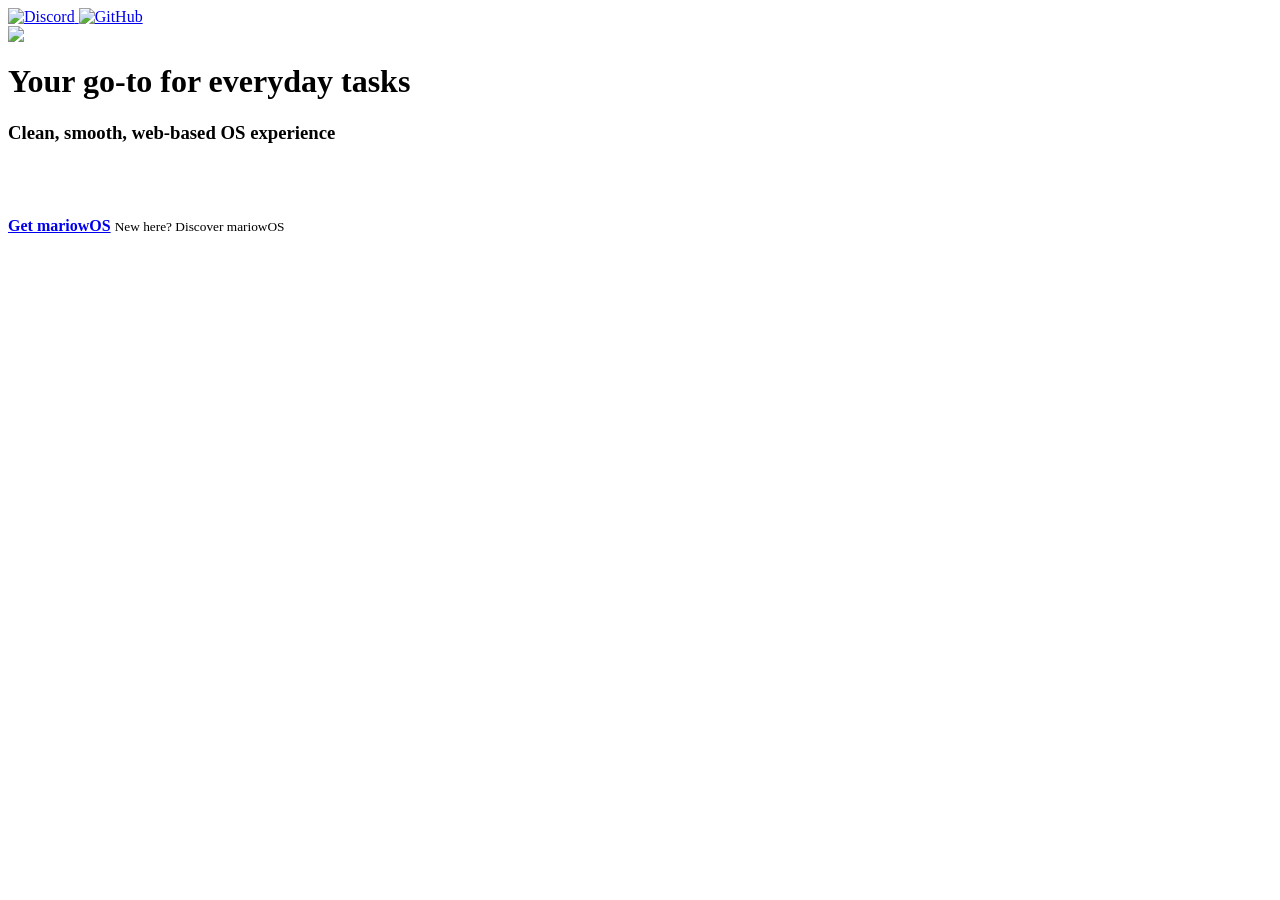
==== index.html @ cad7f39d "sd" ====
<!-- suca -->
<html>
    <head>
        <title>mariowOS</title>
        <link rel="stylesheet" href="images/style.css">
        <link href="https://fonts.googleapis.com/css2?family=Poppins:wght@300;400;500;600&display=swap" rel="stylesheet">
    </head>
    <body>
                <div class="social-buttons">
            <a href="https://discord.gg/YDVxw6jfbH" target="_blank">
                <img src="images/discord.webp" alt="Discord">
            </a>
            <a href="https://github.com/mariowstech/mariowOS" target="_blank">
                <img src="images/github.webp" alt="GitHub">
            </a>
        </div>

        <div class="container">
            <img src="images/mariowos-icon.png">
            <h1>Your go-to for everyday tasks</h1>
            <h3>Clean, smooth, web-based OS experience</h3>
            <br><br><br>
            <a href="https://mariowstech.github.io/mariowOS/get" class="button" color="#FFFFF" ><b>Get mariowOS</b></a>
            <small>New here? Discover mariowOS</small>
        </div>
    </body>
</html>
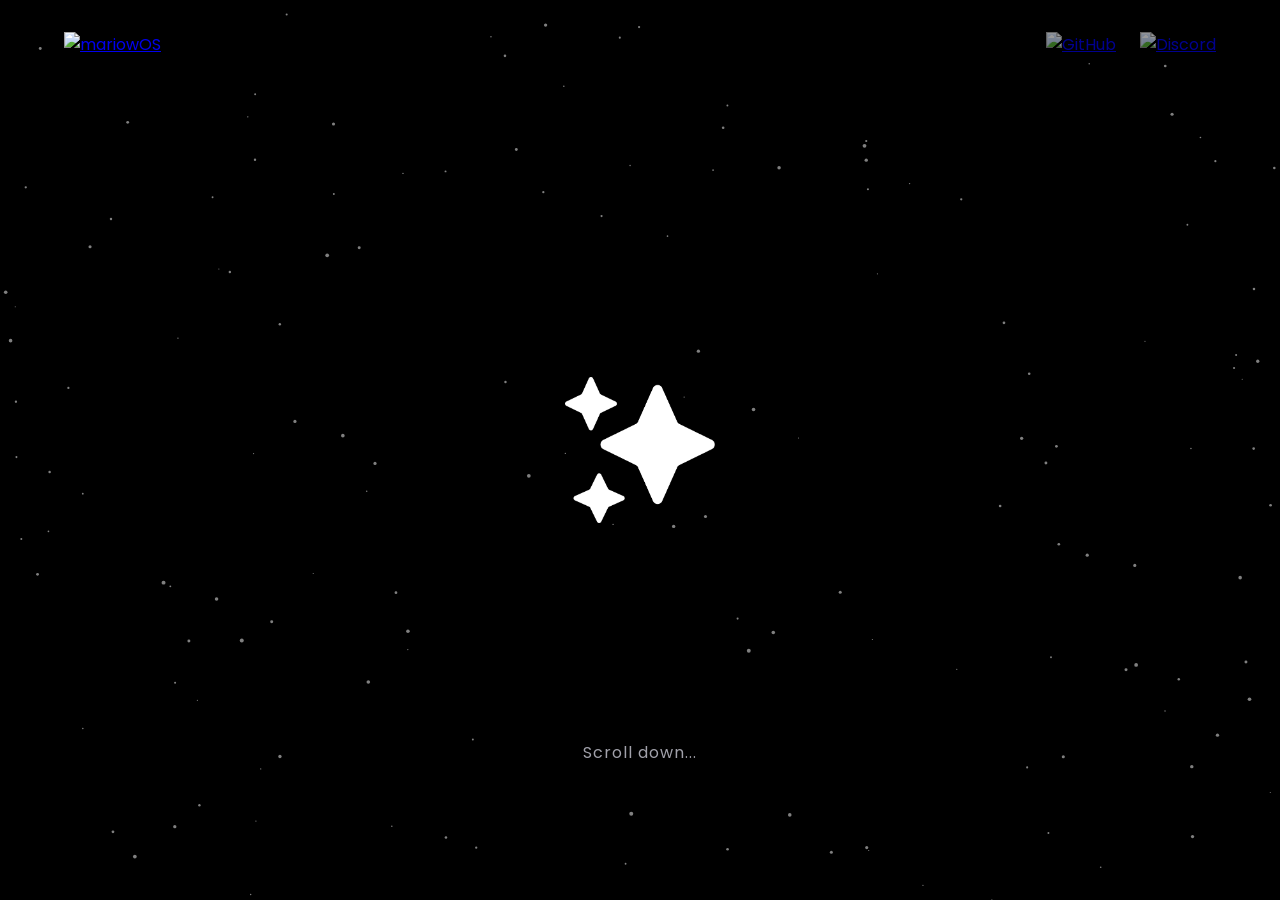
==== commit cf8710d6: "aaa" ====
--- a/index.html
+++ b/index.html
@@ -1,27 +1,627 @@
-<!-- suca -->
-<html>
-    <head>
-        <title>mariowOS</title>
-        <link rel="stylesheet" href="images/style.css">
-        <link href="https://fonts.googleapis.com/css2?family=Poppins:wght@300;400;500;600&display=swap" rel="stylesheet">
-    </head>
-    <body>
-                <div class="social-buttons">
-            <a href="https://discord.gg/YDVxw6jfbH" target="_blank">
-                <img src="images/discord.webp" alt="Discord">
-            </a>
-            <a href="https://github.com/mariowstech/mariowOS" target="_blank">
-                <img src="images/github.webp" alt="GitHub">
-            </a>
+<!DOCTYPE html>
+<html lang="en">
+<head>
+    <meta charset="UTF-8">
+    <meta name="viewport" content="width=device-width, initial-scale=1.0">
+    <title>mariowOS</title>
+    
+    <!-- Import Poppins Font -->
+    <link rel="preconnect" href="https://fonts.googleapis.com">
+    <link rel="preconnect" href="https://fonts.gstatic.com" crossorigin>
+    <link href="https://fonts.googleapis.com/css2?family=Poppins:wght@400;600;700&display=swap" rel="stylesheet">
+    
+    <style>
+        :root {
+            --bg: #000000;
+            --text-main: #ffffff;
+            --text-sub: #a1a1aa;
+        }
+
+        * {
+            margin: 0;
+            padding: 0;
+            box-sizing: border-box;
+            font-family: 'Poppins', sans-serif;
+        }
+
+        body {
+            background-color: var(--bg);
+            color: var(--text-main);
+            overflow: hidden;
+        }
+
+        /* Top Navigation Header */
+        .top-nav {
+            position: fixed;
+            top: 0;
+            left: 0;
+            width: 100%;
+            padding: 2rem 4rem;
+            display: flex;
+            justify-content: space-between;
+            align-items: center;
+            z-index: 100;
+            pointer-events: none;
+        }
+
+        .nav-logo, .nav-links a {
+            pointer-events: auto;
+        }
+
+        .nav-logo {
+            height: 20px; 
+            object-fit: contain;
+        }
+
+        .nav-links {
+            display: flex;
+            gap: 1.5rem;
+            align-items: center;
+        }
+
+        .nav-links img {
+            height: 20px;
+            opacity: 0.6;
+            transition: opacity 0.3s ease;
+        }
+
+        .nav-links img:hover {
+            opacity: 1;
+        }
+
+        /* Interactive Star Canvas */
+        #star-canvas {
+            position: fixed;
+            top: 0;
+            left: 0;
+            width: 100vw;
+            height: 100vh;
+            z-index: 0;
+            pointer-events: none;
+        }
+
+        /* Fullscreen Scroll Setup */
+        .scroll-container {
+            height: 100vh;
+            width: 100vw;
+            overflow-y: scroll;
+            scroll-snap-type: y mandatory;
+            scroll-behavior: smooth;
+            position: relative;
+            z-index: 10;
+        }
+
+        .scroll-container::-webkit-scrollbar {
+            display: none;
+        }
+
+        section {
+            height: 100vh;
+            width: 100vw;
+            scroll-snap-align: start;
+            scroll-snap-stop: always;
+            display: flex;
+            flex-direction: column;
+            justify-content: center;
+            align-items: center;
+            position: relative;
+            padding: 0 10%;
+        }
+
+        /* Silky smooth scroll animation states */
+        .fade-element {
+            opacity: 0;
+            transform: translateY(40px);
+            transition: opacity 1.6s cubic-bezier(0.16, 1, 0.3, 1), transform 1.6s cubic-bezier(0.16, 1, 0.3, 1);
+        }
+
+        .fade-element.visible {
+            opacity: 1;
+            transform: translateY(0);
+        }
+
+        /* Grid Layouts for Sections */
+        .grid-split {
+            display: flex;
+            align-items: center;
+            justify-content: space-between;
+            width: 100%;
+            max-width: 1200px;
+            gap: 4rem;
+        }
+
+        .grid-split.reverse { flex-direction: row-reverse; }
+        .text-content { flex: 1; }
+        .visual-content {
+            flex: 1;
+            position: relative;
+            display: flex;
+            justify-content: center;
+        }
+
+        /* Typography */
+        h1 { font-size: 2.5rem; font-weight: 700; margin-bottom: 1rem; text-align: center; }
+        h2 { font-size: 2rem; font-weight: 700; margin-bottom: 1.5rem; }
+        h3 { font-size: 1.5rem; font-weight: 700; margin-bottom: 1rem; text-align: center; }
+        p { font-size: 1.1rem; color: var(--text-sub); line-height: 1.6; margin-bottom: 1.5rem; }
+        strong { color: var(--text-main); font-weight: 600; }
+
+        /* Specific Gradients */
+        .text-gradient-switch {
+            background: linear-gradient(90deg, #FFF600 0%, #D8A234 74%, #8C0099 100%);
+            -webkit-background-clip: text;
+            -webkit-text-fill-color: transparent;
+        }
+
+        /* Intro & Warp Sequence */
+        .tristar-icon { width: 150px; }
+        
+        .scroll-indicator {
+            position: absolute;
+            bottom: 15vh;
+            font-size: 1rem;
+            color: var(--text-sub);
+            letter-spacing: 1px;
+        }
+
+        .warp-container {
+            width: 100%;
+            max-width: 800px;
+            aspect-ratio: 16/9;
+            position: relative;
+            perspective: 1200px;
+            margin-bottom: 3rem;
+            opacity: 0;
+            transform: translateY(40px);
+            transition: opacity 1.6s cubic-bezier(0.16, 1, 0.3, 1), transform 1.6s cubic-bezier(0.16, 1, 0.3, 1);
+        }
+
+        .warp-container.visible {
+            opacity: 1;
+            transform: translateY(0);
+        }
+
+        .warp-image {
+            position: absolute;
+            top: 0; left: 0;
+            width: 100%; height: 100%;
+            border-radius: 12px;
+            object-fit: cover;
+            transition: all 2.6s cubic-bezier(0.16, 1, 0.3, 1);
+        }
+
+        .warp-old {
+            z-index: 2;
+            opacity: 1;
+            transform: scale(1) translateZ(0) rotateX(0);
+            filter: blur(0);
+            box-shadow: 0 20px 50px rgba(0,0,0,0.5);
+        }
+
+        .warp-new {
+            z-index: 1;
+            opacity: 0;
+            transform: scale(0.85) translateZ(-200px) rotateX(10deg);
+            filter: blur(20px);
+        }
+
+        .warp-container.warped .warp-old {
+            opacity: 0;
+            transform: scale(1.25) translateZ(250px) rotateX(-12deg);
+            filter: blur(25px);
+            pointer-events: none;
+        }
+
+        .warp-container.warped .warp-new {
+            opacity: 1;
+            transform: scale(1) translateZ(0) rotateX(0);
+            filter: blur(0);
+            box-shadow: 0 20px 50px rgba(0,0,0,0.8);
+        }
+
+        #hero-text {
+            opacity: 0;
+            transform: translateY(20px);
+            transition: opacity 1.6s cubic-bezier(0.16, 1, 0.3, 1), transform 1.6s cubic-bezier(0.16, 1, 0.3, 1);
+            white-space: nowrap;
+        }
+
+        #hero-text.visible {
+            opacity: 1;
+            transform: translateY(0);
+        }
+
+        .reimagined-wrapper {
+            display: inline-block;
+            max-width: 0;
+            opacity: 0;
+            overflow: hidden;
+            vertical-align: bottom;
+            filter: blur(12px);
+            transition: max-width 2s cubic-bezier(0.16, 1, 0.3, 1), 
+                        opacity 2s cubic-bezier(0.16, 1, 0.3, 1), 
+                        filter 2s cubic-bezier(0.16, 1, 0.3, 1);
+        }
+
+        .warped-text .reimagined-wrapper {
+            max-width: 400px;
+            opacity: 1;
+            filter: blur(0px);
+        }
+
+        .reimagined-text {
+            display: inline-block;
+            background: linear-gradient(90deg, #FF552B 69%, #BF00FF 100%);
+            -webkit-background-clip: text;
+            -webkit-text-fill-color: transparent;
+            white-space: nowrap;
+        }
+
+        /* Images */
+        .ui-image {
+            width: 100%;
+            border-radius: 8px;
+            box-shadow: 0 15px 35px rgba(0,0,0,0.5);
+        }
+
+        .llama-icon {
+            position: absolute;
+            bottom: -30px;
+            left: -30px;
+            width: 80px;
+        }
+
+        .os-icons-container {
+            display: flex;
+            gap: 2rem;
+            align-items: center;
+        }
+        .os-icons-container img { height: 60px; }
+
+        /* Fixed Button Styling with Clean Gradient Outlines */
+        .btn-group {
+            display: flex;
+            gap: 1.5rem;
+            margin-top: 2rem;
+        }
+
+        @keyframes borderSpin {
+            0% { filter: hue-rotate(0deg); }
+            100% { filter: hue-rotate(360deg); }
+        }
+
+        .btn {
+            padding: 1rem 2rem;
+            border-radius: 10px;
+            background-color: #000000;
+            color: var(--text-main);
+            text-decoration: none;
+            font-weight: 600;
+            font-size: 1.1rem;
+            position: relative;
+            display: inline-block;
+            border: 2px solid transparent;
+            background-clip: padding-box;
+            transition: transform 0.4s cubic-bezier(0.16, 1, 0.3, 1), box-shadow 0.4s ease;
+        }
+
+        .btn-get {
+            background-image: linear-gradient(#000000, #000000), linear-gradient(90deg, #0084FF 0%, #FFA98E 100%);
+            background-origin: border-box;
+            background-clip: padding-box, border-box;
+        }
+
+        .btn-work {
+            background-image: linear-gradient(#000000, #000000), linear-gradient(90deg, #FF4400 0%, #0059FF 100%);
+            background-origin: border-box;
+            background-clip: padding-box, border-box;
+        }
+
+        .btn:hover {
+            transform: translateY(-3px);
+            box-shadow: 0 10px 20px rgba(0,0,0,0.4);
+            animation: borderSpin 4s linear infinite;
+        }
+
+        footer {
+            width: 100%;
+            max-width: 1200px;
+            display: flex;
+            justify-content: space-between;
+            align-items: flex-end;
+            margin-top: auto;
+            padding-bottom: 3vh;
+            border-top: 1px solid rgba(255,255,255,0.1);
+            padding-top: 2rem;
+            font-size: 0.85rem;
+        }
+
+        .footer-lists { display: flex; gap: 3rem; }
+        .footer-lists ul { list-style-type: none; color: var(--text-sub); }
+        .footer-lists li { margin-bottom: 0.5rem; }
+        .footer-right { text-align: right; display: flex; flex-direction: column; gap: 0.5rem; }
+        .footer-right a { color: var(--text-sub); text-decoration: none; }
+
+        /* --- Mobile Responsive Layout (with Scroll Blocking / Snap) --- */
+        @media (max-width: 900px) {
+            .top-nav {
+                padding: 1.5rem 2rem;
+            }
+
+            section {
+                padding: 5rem 5% 3rem 5%;
+            }
+
+            .grid-split, .grid-split.reverse {
+                flex-direction: column;
+                gap: 1.5rem;
+                text-align: center !important;
+            }
+
+            .text-content {
+                text-align: center !important;
+            }
+
+            h1 { font-size: 1.8rem; }
+            h2 { font-size: 1.4rem; }
+            h3 { font-size: 1.2rem; }
+            p { font-size: 0.95rem; margin-bottom: 1rem; }
+
+            #hero-text {
+                white-space: normal;
+            }
+
+            .reimagined-wrapper {
+                display: block;
+                max-width: 100% !important;
+                margin-top: 0.4rem;
+            }
+
+            .btn-group {
+                flex-direction: column;
+                width: 100%;
+                max-width: 260px;
+                margin: 1.5rem auto 0 auto;
+                gap: 1rem;
+            }
+
+            .btn {
+                width: 100%;
+                text-align: center;
+                padding: 0.8rem 1.5rem;
+            }
+
+            footer {
+                flex-direction: column;
+                align-items: center;
+                text-align: center;
+                gap: 1.5rem;
+                padding-top: 1.5rem;
+            }
+
+            .footer-lists {
+                flex-direction: column;
+                gap: 1rem;
+            }
+
+            .footer-right {
+                text-align: center;
+            }
+
+            .llama-icon {
+                width: 50px;
+                bottom: -20px;
+                left: -10px;
+            }
+        }
+    </style>
+</head>
+<body>
+
+    <!-- Header Navigation -->
+    <header class="top-nav">
+        <a href="#">
+            <img src="images/mariowos-icon.png" alt="mariowOS" class="nav-logo">
+        </a>
+        <div class="nav-links">
+            <a href="https://github.com/mariowOS/" target="_blank"><img src="images/github.webp" alt="GitHub"></a>
+            <a href="https://discord.gg/QxjDUeQGMu" target="_blank"><img src="images/discord.webp" alt="Discord"></a>
         </div>
-
-        <div class="container">
-            <img src="images/mariowos-icon.png">
-            <h1>Your go-to for everyday tasks</h1>
-            <h3>Clean, smooth, web-based OS experience</h3>
-            <br><br><br>
-            <a href="https://mariowstech.github.io/mariowOS/get" class="button" color="#FFFFF" ><b>Get mariowOS</b></a>
-            <small>New here? Discover mariowOS</small>
-        </div>
-    </body>
-</html>
+    </header>
+
+    <canvas id="star-canvas"></canvas>
+
+    <div class="scroll-container">
+        
+        <!-- Section 1: Pure Intro -->
+        <section id="intro">
+            <img src="images/tristar.png" alt="Tristar" class="tristar-icon fade-element visible">
+            <div class="scroll-indicator fade-element visible">Scroll down...</div>
+        </section>
+
+        <!-- Section 2: The Warp -->
+        <section id="hero">
+            <div class="warp-container" id="warp-demo">
+                <img src="images/desktopold.png" alt="Old Design" class="warp-image warp-old">
+                <img src="images/desktopnew.png" alt="New Design" class="warp-image warp-new">
+            </div>
+
+            <h1 id="hero-text">
+                The desktop you know and love<span class="reimagined-wrapper"><span class="reimagined-text">, reimagined.</span></span>
+            </h1>
+        </section>
+
+        <!-- Section 3: Tiles & Llama -->
+        <section>
+            <div style="width: 100%; max-width: 1200px;">
+                <h1 class="fade-element" style="text-align: center; margin-bottom: 3rem;">Welcome, Tiles!</h1>
+            </div>
+            <div class="grid-split fade-element">
+                <div class="text-content">
+                    <p><strong>Accessible, fast, smooth, customizable.</strong><br>
+                    Our new desktop is twice as fast as the old DosVM-based mariowOS. And looks better, too.</p>
+                    <p>Aesthetically pleasant blurs, refined design language across applications and oh, we got animations too.</p>
+                    <p>Deeply integrated with your base OS, wait did we say "base OS?"</p>
+                </div>
+                <div class="visual-content">
+                    <img src="images/desktop_reimagined.png" alt="Tiles Desktop" class="ui-image">
+                    <img src="images/llama.png" alt="Llama" class="llama-icon">
+                </div>
+            </div>
+        </section>
+
+        <!-- Section 4: OS Compatibility -->
+        <section>
+            <div class="grid-split reverse fade-element">
+                <div class="text-content" style="text-align: right;">
+                    <h2>We run on top of your existing OS.</h2>
+                    <p>Web based, RAM efficient and is a separate environment, detached from your existing system.</p>
+                    <p>Doesn't matter if you're running an x86, arm or a potato based CPU, mariowOS handles all that with ease.</p>
+                    <p>Your files are separated, your browser is, your messages are.</p>
+                </div>
+                <div class="visual-content">
+                    <div class="os-icons-container">
+                        <img src="images/windows.webp" alt="Windows">
+                        <img src="images/apple.webp" alt="Mac">
+                        <img src="images/tux.webp" alt="Linux">
+                    </div>
+                </div>
+            </div>
+        </section>
+
+        <!-- Section 5: Apps -->
+        <section>
+            <div class="grid-split fade-element">
+                <div class="text-content">
+                    <p><strong>Fast, reliable, open-source applications</strong><br>
+                    No matter what you must do, mariowOS is ready to assist all of that. We got a lot of apps to serve you and improve your productivity.</p>
+                    <p>Need more? We got the store too with community-ran applications.</p>
+                    <p>Need even more?? Well, develop your own with...</p>
+                </div>
+                <div class="visual-content">
+                    <img src="images/apps.png" alt="Apps and Terminal" class="ui-image">
+                </div>
+            </div>
+        </section>
+
+        <!-- Section 6: ACode -->
+        <section id="acode">
+            <div class="fade-element" style="text-align: center; width: 100%; max-width: 900px;">
+                <h3>ACode, your way of developing</h3>
+                <img src="images/acode.png" alt="ACode Interface" class="ui-image" style="margin: 1.5rem 0;">
+                <p><strong>Based off monaco</strong>, let's you develop apps for mariowOS and/or web-apps with run, builder and terminal integration</p>
+            </div>
+        </section>
+
+        <!-- Section 7: CTA & Footer -->
+        <section id="cta" style="justify-content: space-between;">
+            <div style="flex-grow: 1; display: flex; flex-direction: column; justify-content: center; align-items: center;">
+                <div class="fade-element" style="text-align: center;">
+                    <h1 style="font-size: 2.5rem;">Ready to make the <span class="text-gradient-switch">switch?</span></h1>
+                    <div class="btn-group" style="justify-content: center;">
+                        <a href="get/index.html" class="btn btn-get">Get mariowOS ></a>
+                        <a href="https://discord.gg/QxjDUeQGMu" class="btn btn-work">Work with us ></a>
+                    </div>
+                </div>
+            </div>
+
+            <footer class="fade-element">
+                <div>
+                    <h2 style="margin: 0; font-size: 1.3rem;">mariowstech</h2>
+                    <p style="margin: 0; font-size: 0.8rem; margin-top: 5px;">Made with <svg style="width:12px; vertical-align:middle; fill:#ff6b81;" viewBox="0 0 24 24"><path d="M12 21.35l-1.45-1.32C5.4 15.36 2 12.28 2 8.5 2 5.42 4.42 3 7.5 3c1.74 0 3.41.81 4.5 2.09C13.09 3.81 14.76 3 16.5 3 19.58 3 22 5.42 22 8.5c0 3.78-3.4 6.86-8.55 11.54L12 21.35z"/></svg> by</p>
+                </div>
+                <div class="footer-lists">
+                    <ul>
+                        <li>davidjone16</li>
+                        <li>erti</li>
+                        <li>kevadesu</li>
+                    </ul>
+                    <ul>
+                        <li>kianish</li>
+                        <li>and you!</li>
+                    </ul>
+                </div>
+                <div class="footer-right">
+                    <a href="https://mariowos.github.io/security">Security bulletins</a>
+                    <a href="#">Join beta</a>
+                </div>
+            </footer>
+        </section>
+
+    </div>
+
+    <script>
+        const canvas = document.getElementById('star-canvas');
+        const ctx = canvas.getContext('2d');
+        let width, height;
+        let stars = [];
+
+        function initCanvas() {
+            width = canvas.width = window.innerWidth;
+            height = canvas.height = window.innerHeight;
+            stars = [];
+            for (let i = 0; i < 150; i++) {
+                stars.push(new Star());
+            }
+        }
+
+        window.addEventListener('resize', initCanvas);
+
+        class Star {
+            constructor() {
+                this.x = Math.random() * width;
+                this.y = Math.random() * height;
+                this.size = Math.random() * 1.5 + 0.5;
+                this.speedX = (Math.random() - 0.5) * 0.08;
+                this.speedY = (Math.random() - 0.5) * 0.08;
+            }
+
+            update() {
+                this.x += this.speedX;
+                this.y += this.speedY;
+
+                if (this.x < 0) this.x = width;
+                if (this.x > width) this.x = 0;
+                if (this.y < 0) this.y = height;
+                if (this.y > height) this.y = 0;
+            }
+
+            draw() {
+                ctx.fillStyle = 'rgba(255, 255, 255, 0.5)';
+                ctx.beginPath();
+                ctx.arc(this.x, this.y, this.size, 0, Math.PI * 2);
+                ctx.fill();
+            }
+        }
+
+        function animateCanvas() {
+            ctx.clearRect(0, 0, width, height);
+            stars.forEach(star => {
+                star.update();
+                star.draw();
+            });
+            requestAnimationFrame(animateCanvas);
+        }
+
+        initCanvas();
+        animateCanvas();
+
+        const observer = new IntersectionObserver((entries) => {
+            entries.forEach(entry => {
+                if (entry.isIntersecting) {
+                    entry.target.classList.add('visible');
+                    
+                    if(entry.target.id === 'warp-demo') {
+                        setTimeout(() => {
+                            document.getElementById('warp-demo').classList.add('warped');
+                            document.getElementById('hero-text').classList.add('warped-text');
+                        }, 900); 
+                    }
+                }
+            });
+        }, { threshold: 0.3 });
+
+        document.querySelectorAll('.fade-element, .warp-container, #hero-text').forEach(el => observer.observe(el));
+    </script>
+</body>
+</html>
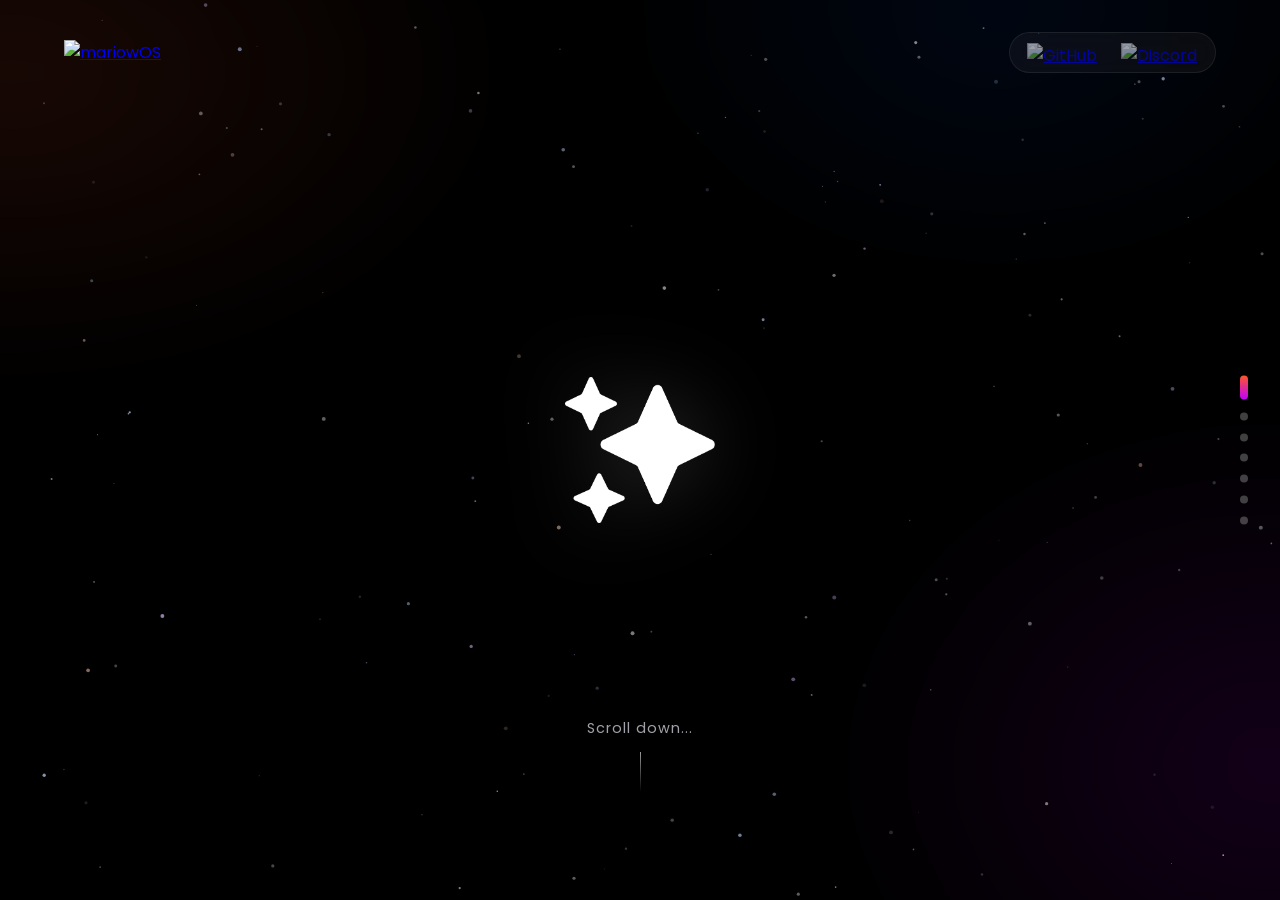
==== commit f4af9833: "Merge pull request #4 from diegoolivaa/main Fixed Design Flaws Part Two" ====
--- a/index.html
+++ b/index.html
@@ -1,20 +1,31 @@
 <!DOCTYPE html>
 <html lang="en">
+
 <head>
     <meta charset="UTF-8">
     <meta name="viewport" content="width=device-width, initial-scale=1.0">
     <title>mariowOS</title>
-    
     <!-- Import Poppins Font -->
     <link rel="preconnect" href="https://fonts.googleapis.com">
     <link rel="preconnect" href="https://fonts.gstatic.com" crossorigin>
     <link href="https://fonts.googleapis.com/css2?family=Poppins:wght@400;600;700&display=swap" rel="stylesheet">
-    
     <style>
         :root {
             --bg: #000000;
             --text-main: #ffffff;
             --text-sub: #a1a1aa;
+            --border: rgba(255, 255, 255, 0.08);
+            --glass: rgba(255, 255, 255, 0.04);
+            --ease: cubic-bezier(0.16, 1, 0.3, 1);
+        }
+
+        html {
+            -webkit-font-smoothing: antialiased;
+        }
+
+        ::selection {
+            background: rgba(191, 0, 255, 0.35);
+            color: #fff;
         }
 
         * {
@@ -28,6 +39,35 @@
             background-color: var(--bg);
             color: var(--text-main);
             overflow: hidden;
+        }
+
+        a:focus-visible {
+            outline: 2px solid rgba(255, 255, 255, 0.6);
+            outline-offset: 4px;
+            border-radius: 8px;
+        }
+
+        /* Soft aurora glow behind the stars */
+        .aurora {
+            position: fixed;
+            inset: -20%;
+            z-index: 0;
+            pointer-events: none;
+            background: radial-gradient(40% 35% at 15% 20%, rgba(255, 85, 43, 0.10), transparent 70%),
+                radial-gradient(35% 40% at 85% 75%, rgba(191, 0, 255, 0.10), transparent 70%),
+                radial-gradient(30% 30% at 70% 15%, rgba(0, 89, 255, 0.08), transparent 70%);
+            filter: blur(40px);
+            animation: auroraDrift 30s ease-in-out infinite alternate;
+        }
+
+        @keyframes auroraDrift {
+            0% {
+                transform: translate3d(0, 0, 0) scale(1);
+            }
+
+            100% {
+                transform: translate3d(-4%, 3%, 0) scale(1.08);
+            }
         }
 
         /* Top Navigation Header */
@@ -44,12 +84,13 @@
             pointer-events: none;
         }
 
-        .nav-logo, .nav-links a {
+        .nav-logo,
+        .nav-links a {
             pointer-events: auto;
         }
 
         .nav-logo {
-            height: 20px; 
+            height: 20px;
             object-fit: contain;
         }
 
@@ -57,16 +98,60 @@
             display: flex;
             gap: 1.5rem;
             align-items: center;
+            padding: 0.6rem 1.1rem;
+            border-radius: 999px;
+            background: var(--glass);
+            border: 1px solid var(--border);
+            backdrop-filter: blur(12px);
+            -webkit-backdrop-filter: blur(12px);
+            pointer-events: auto;
+        }
+
+        .nav-links a {
+            display: flex;
         }
 
         .nav-links img {
             height: 20px;
             opacity: 0.6;
-            transition: opacity 0.3s ease;
+            transition: opacity 0.3s ease, transform 0.3s var(--ease);
         }
 
         .nav-links img:hover {
             opacity: 1;
+            transform: translateY(-1px);
+        }
+
+        /* Section progress dots */
+        .section-dots {
+            position: fixed;
+            right: 2rem;
+            top: 50%;
+            transform: translateY(-50%);
+            display: flex;
+            flex-direction: column;
+            gap: 0.8rem;
+            z-index: 100;
+        }
+
+        .section-dots button {
+            width: 8px;
+            height: 8px;
+            border-radius: 999px;
+            border: none;
+            padding: 0;
+            cursor: pointer;
+            background: rgba(255, 255, 255, 0.25);
+            transition: height 0.5s var(--ease), background 0.5s ease;
+        }
+
+        .section-dots button:hover {
+            background: rgba(255, 255, 255, 0.6);
+        }
+
+        .section-dots button.active {
+            height: 24px;
+            background: linear-gradient(180deg, #FF552B 0%, #BF00FF 100%);
         }
 
         /* Interactive Star Canvas */
@@ -130,8 +215,14 @@
             gap: 4rem;
         }
 
-        .grid-split.reverse { flex-direction: row-reverse; }
-        .text-content { flex: 1; }
+        .grid-split.reverse {
+            flex-direction: row-reverse;
+        }
+
+        .text-content {
+            flex: 1;
+        }
+
         .visual-content {
             flex: 1;
             position: relative;
@@ -140,11 +231,37 @@
         }
 
         /* Typography */
-        h1 { font-size: 2.5rem; font-weight: 700; margin-bottom: 1rem; text-align: center; }
-        h2 { font-size: 2rem; font-weight: 700; margin-bottom: 1.5rem; }
-        h3 { font-size: 1.5rem; font-weight: 700; margin-bottom: 1rem; text-align: center; }
-        p { font-size: 1.1rem; color: var(--text-sub); line-height: 1.6; margin-bottom: 1.5rem; }
-        strong { color: var(--text-main); font-weight: 600; }
+        h1 {
+            font-size: 2.5rem;
+            font-weight: 700;
+            margin-bottom: 1rem;
+            text-align: center;
+        }
+
+        h2 {
+            font-size: 2rem;
+            font-weight: 700;
+            margin-bottom: 1.5rem;
+        }
+
+        h3 {
+            font-size: 1.5rem;
+            font-weight: 700;
+            margin-bottom: 1rem;
+            text-align: center;
+        }
+
+        p {
+            font-size: 1.1rem;
+            color: var(--text-sub);
+            line-height: 1.6;
+            margin-bottom: 1.5rem;
+        }
+
+        strong {
+            color: var(--text-main);
+            font-weight: 600;
+        }
 
         /* Specific Gradients */
         .text-gradient-switch {
@@ -154,14 +271,60 @@
         }
 
         /* Intro & Warp Sequence */
-        .tristar-icon { width: 150px; }
-        
+        .tristar-icon {
+            width: 150px;
+            filter: drop-shadow(0 0 40px rgba(255, 255, 255, 0.18));
+            animation: floaty 6s ease-in-out infinite;
+        }
+
+        @keyframes floaty {
+
+            0%,
+            100% {
+                translate: 0 0;
+            }
+
+            50% {
+                translate: 0 -10px;
+            }
+        }
+
         .scroll-indicator {
             position: absolute;
-            bottom: 15vh;
-            font-size: 1rem;
+            bottom: 12vh;
+            font-size: 0.9rem;
             color: var(--text-sub);
             letter-spacing: 1px;
+            display: flex;
+            flex-direction: column;
+            align-items: center;
+            gap: 0.8rem;
+        }
+
+        .scroll-indicator::after {
+            content: "";
+            width: 1px;
+            height: 40px;
+            background: linear-gradient(to bottom, rgba(255, 255, 255, 0.6), transparent);
+            transform-origin: top;
+            animation: scrollLine 2.2s var(--ease) infinite;
+        }
+
+        @keyframes scrollLine {
+            0% {
+                transform: scaleY(0);
+                opacity: 1;
+            }
+
+            60% {
+                transform: scaleY(1);
+                opacity: 1;
+            }
+
+            100% {
+                transform: scaleY(1);
+                opacity: 0;
+            }
         }
 
         .warp-container {
@@ -183,8 +346,10 @@
 
         .warp-image {
             position: absolute;
-            top: 0; left: 0;
-            width: 100%; height: 100%;
+            top: 0;
+            left: 0;
+            width: 100%;
+            height: 100%;
             border-radius: 12px;
             object-fit: cover;
             transition: all 2.6s cubic-bezier(0.16, 1, 0.3, 1);
@@ -195,7 +360,7 @@
             opacity: 1;
             transform: scale(1) translateZ(0) rotateX(0);
             filter: blur(0);
-            box-shadow: 0 20px 50px rgba(0,0,0,0.5);
+            box-shadow: 0 20px 50px rgba(0, 0, 0, 0.5);
         }
 
         .warp-new {
@@ -216,7 +381,25 @@
             opacity: 1;
             transform: scale(1) translateZ(0) rotateX(0);
             filter: blur(0);
-            box-shadow: 0 20px 50px rgba(0,0,0,0.8);
+            box-shadow: 0 20px 50px rgba(0, 0, 0, 0.8), 0 0 0 1px var(--border);
+        }
+
+        .warp-container::before {
+            content: "";
+            position: absolute;
+            inset: 8%;
+            border-radius: 40px;
+            background: linear-gradient(90deg, #FF552B 0%, #BF00FF 100%);
+            filter: blur(70px);
+            opacity: 0;
+            transform: scale(0.9);
+            transition: opacity 2.6s var(--ease), transform 2.6s var(--ease);
+            z-index: 0;
+        }
+
+        .warp-container.warped::before {
+            opacity: 0.22;
+            transform: scale(1);
         }
 
         #hero-text {
@@ -238,9 +421,7 @@
             overflow: hidden;
             vertical-align: bottom;
             filter: blur(12px);
-            transition: max-width 2s cubic-bezier(0.16, 1, 0.3, 1), 
-                        opacity 2s cubic-bezier(0.16, 1, 0.3, 1), 
-                        filter 2s cubic-bezier(0.16, 1, 0.3, 1);
+            transition: max-width 2s cubic-bezier(0.16, 1, 0.3, 1), opacity 2s cubic-bezier(0.16, 1, 0.3, 1), filter 2s cubic-bezier(0.16, 1, 0.3, 1);
         }
 
         .warped-text .reimagined-wrapper {
@@ -260,8 +441,29 @@
         /* Images */
         .ui-image {
             width: 100%;
-            border-radius: 8px;
-            box-shadow: 0 15px 35px rgba(0,0,0,0.5);
+            border-radius: 12px;
+            border: 1px solid var(--border);
+            box-shadow: 0 15px 35px rgba(0, 0, 0, 0.5);
+            position: relative;
+            z-index: 1;
+            transition: transform 0.8s var(--ease), box-shadow 0.8s var(--ease);
+        }
+
+        .ui-image:hover {
+            transform: translateY(-4px);
+            box-shadow: 0 25px 50px rgba(0, 0, 0, 0.6);
+        }
+
+        .visual-content::before {
+            content: "";
+            position: absolute;
+            inset: 10%;
+            border-radius: 40px;
+            background: linear-gradient(135deg, #0084FF 0%, #BF00FF 100%);
+            filter: blur(60px);
+            opacity: 0.18;
+            z-index: 0;
+            pointer-events: none;
         }
 
         .llama-icon {
@@ -269,14 +471,55 @@
             bottom: -30px;
             left: -30px;
             width: 80px;
-        }
-
+            z-index: 2;
+            filter: drop-shadow(0 10px 20px rgba(0, 0, 0, 0.6));
+            animation: floaty 5s ease-in-out infinite;
+        }
+
+        /* Enhanced Free-Floating OS Icons Container */
         .os-icons-container {
             display: flex;
-            gap: 2rem;
+            gap: 2.5rem;
             align-items: center;
-        }
-        .os-icons-container img { height: 60px; }
+            justify-content: center;
+            position: relative;
+            z-index: 1;
+            padding: 2.5rem;
+            min-height: 200px;
+        }
+
+        .os-icons-container img {
+            height: 64px;
+            width: 64px;
+            object-fit: contain;
+            cursor: pointer;
+            will-change: transform;
+            transition: filter 0.4s ease, transform 0.4s cubic-bezier(0.16, 1, 0.3, 1);
+            filter: drop-shadow(0 6px 12px rgba(0, 0, 0, 0.3));
+        }
+
+        /* Hover state: Scale exactly to 1.25, pause movement, bring to focus */
+        .os-icons-container img.hovered {
+            transform: scale(1.25) translateY(-8px) !important;
+            filter: drop-shadow(0 16px 35px rgba(255, 255, 255, 0.35));
+            z-index: 100;
+        }
+
+        .acode-wrap {
+            position: relative;
+            margin: 1.5rem 0;
+        }
+
+        .acode-wrap::before {
+            content: "";
+            position: absolute;
+            inset: 12%;
+            border-radius: 40px;
+            background: linear-gradient(90deg, #FF4400 0%, #0059FF 100%);
+            filter: blur(70px);
+            opacity: 0.18;
+            pointer-events: none;
+        }
 
         /* Fixed Button Styling with Clean Gradient Outlines */
         .btn-group {
@@ -285,42 +528,80 @@
             margin-top: 2rem;
         }
 
-        @keyframes borderSpin {
-            0% { filter: hue-rotate(0deg); }
-            100% { filter: hue-rotate(360deg); }
-        }
-
         .btn {
-            padding: 1rem 2rem;
-            border-radius: 10px;
-            background-color: #000000;
+            --glow: rgba(255, 255, 255, 0.5);
+            padding: 0.95rem 2.1rem;
+            border-radius: 999px;
+            background: rgba(255, 255, 255, 0.05);
+            border: 1px solid rgba(255, 255, 255, 0.14);
+            backdrop-filter: blur(12px);
+            -webkit-backdrop-filter: blur(12px);
             color: var(--text-main);
             text-decoration: none;
             font-weight: 600;
-            font-size: 1.1rem;
+            font-size: 1.05rem;
             position: relative;
+            isolation: isolate;
+            display: inline-flex;
+            align-items: center;
+            justify-content: center;
+            gap: 0.5rem;
+            text-align: center;
+            transition: transform 0.4s var(--ease), background 0.3s ease, border-color 0.3s ease, color 0.3s ease;
+        }
+
+        .btn::before {
+            content: "";
+            position: absolute;
+            inset: 0;
+            border-radius: inherit;
+            background: var(--glow);
+            filter: blur(22px);
+            opacity: 0;
+            z-index: -1;
+            transition: opacity 0.4s ease;
+        }
+
+        .btn:hover {
+            transform: translateY(-2px);
+            background: rgba(255, 255, 255, 0.1);
+            border-color: rgba(255, 255, 255, 0.3);
+        }
+
+        .btn:hover::before {
+            opacity: 0.35;
+        }
+
+        .btn-arrow {
             display: inline-block;
-            border: 2px solid transparent;
-            background-clip: padding-box;
-            transition: transform 0.4s cubic-bezier(0.16, 1, 0.3, 1), box-shadow 0.4s ease;
+            transition: transform 0.4s var(--ease);
+        }
+
+        .btn:hover .btn-arrow {
+            transform: translateX(4px);
+        }
+
+        .btn-primary {
+            background: #ffffff;
+            color: #000000;
+            border-color: #ffffff;
+        }
+
+        .btn-primary:hover {
+            background: #ffffff;
+            border-color: #ffffff;
+        }
+
+        .btn-primary:hover::before {
+            opacity: 0.55;
         }
 
         .btn-get {
-            background-image: linear-gradient(#000000, #000000), linear-gradient(90deg, #0084FF 0%, #FFA98E 100%);
-            background-origin: border-box;
-            background-clip: padding-box, border-box;
+            --glow: linear-gradient(90deg, #FFF600 0%, #D8A234 74%, #8C0099 100%);
         }
 
         .btn-work {
-            background-image: linear-gradient(#000000, #000000), linear-gradient(90deg, #FF4400 0%, #0059FF 100%);
-            background-origin: border-box;
-            background-clip: padding-box, border-box;
-        }
-
-        .btn:hover {
-            transform: translateY(-3px);
-            box-shadow: 0 10px 20px rgba(0,0,0,0.4);
-            animation: borderSpin 4s linear infinite;
+            --glow: linear-gradient(90deg, #FF4400 0%, #0059FF 100%);
         }
 
         footer {
@@ -331,18 +612,43 @@
             align-items: flex-end;
             margin-top: auto;
             padding-bottom: 3vh;
-            border-top: 1px solid rgba(255,255,255,0.1);
+            border-top: 1px solid rgba(255, 255, 255, 0.1);
             padding-top: 2rem;
             font-size: 0.85rem;
         }
 
-        .footer-lists { display: flex; gap: 3rem; }
-        .footer-lists ul { list-style-type: none; color: var(--text-sub); }
-        .footer-lists li { margin-bottom: 0.5rem; }
-        .footer-right { text-align: right; display: flex; flex-direction: column; gap: 0.5rem; }
-        .footer-right a { color: var(--text-sub); text-decoration: none; }
-
-        /* --- Mobile Responsive Layout (with Scroll Blocking / Snap) --- */
+        .footer-lists {
+            display: flex;
+            gap: 3rem;
+        }
+
+        .footer-lists ul {
+            list-style-type: none;
+            color: var(--text-sub);
+        }
+
+        .footer-lists li {
+            margin-bottom: 0.5rem;
+        }
+
+        .footer-right {
+            text-align: right;
+            display: flex;
+            flex-direction: column;
+            gap: 0.5rem;
+        }
+
+        .footer-right a {
+            color: var(--text-sub);
+            text-decoration: none;
+            transition: color 0.3s ease;
+        }
+
+        .footer-right a:hover {
+            color: var(--text-main);
+        }
+
+        /* --- Mobile Responsive Layout --- */
         @media (max-width: 900px) {
             .top-nav {
                 padding: 1.5rem 2rem;
@@ -352,7 +658,8 @@
                 padding: 5rem 5% 3rem 5%;
             }
 
-            .grid-split, .grid-split.reverse {
+            .grid-split,
+            .grid-split.reverse {
                 flex-direction: column;
                 gap: 1.5rem;
                 text-align: center !important;
@@ -362,10 +669,22 @@
                 text-align: center !important;
             }
 
-            h1 { font-size: 1.8rem; }
-            h2 { font-size: 1.4rem; }
-            h3 { font-size: 1.2rem; }
-            p { font-size: 0.95rem; margin-bottom: 1rem; }
+            h1 {
+                font-size: 1.8rem;
+            }
+
+            h2 {
+                font-size: 1.4rem;
+            }
+
+            h3 {
+                font-size: 1.2rem;
+            }
+
+            p {
+                font-size: 0.95rem;
+                margin-bottom: 1rem;
+            }
 
             #hero-text {
                 white-space: normal;
@@ -387,7 +706,6 @@
 
             .btn {
                 width: 100%;
-                text-align: center;
                 padding: 0.8rem 1.5rem;
             }
 
@@ -413,9 +731,33 @@
                 bottom: -20px;
                 left: -10px;
             }
+
+            .section-dots {
+                display: none;
+            }
+
+            .nav-links {
+                padding: 0.5rem 0.9rem;
+                gap: 1.1rem;
+            }
+        }
+
+        @media (prefers-reduced-motion: reduce) {
+
+            *,
+            *::before,
+            *::after {
+                animation: none !important;
+                transition-duration: 0.01ms !important;
+            }
+
+            .scroll-container {
+                scroll-behavior: auto;
+            }
         }
     </style>
 </head>
+
 <body>
 
     <!-- Header Navigation -->
@@ -429,10 +771,11 @@
         </div>
     </header>
 
+    <div class="aurora" aria-hidden="true"></div>
     <canvas id="star-canvas"></canvas>
+    <nav class="section-dots" aria-label="Sections"></nav>
 
     <div class="scroll-container">
-        
         <!-- Section 1: Pure Intro -->
         <section id="intro">
             <img src="images/tristar.png" alt="Tristar" class="tristar-icon fade-element visible">
@@ -445,9 +788,9 @@
                 <img src="images/desktopold.png" alt="Old Design" class="warp-image warp-old">
                 <img src="images/desktopnew.png" alt="New Design" class="warp-image warp-new">
             </div>
-
             <h1 id="hero-text">
-                The desktop you know and love<span class="reimagined-wrapper"><span class="reimagined-text">, reimagined.</span></span>
+                The desktop you know and love<span class="reimagined-wrapper">, <span class="reimagined-text">
+                        reimagined.</span></span>
             </h1>
         </section>
 
@@ -458,9 +801,10 @@
             </div>
             <div class="grid-split fade-element">
                 <div class="text-content">
-                    <p><strong>Accessible, fast, smooth, customizable.</strong><br>
-                    Our new desktop is twice as fast as the old DosVM-based mariowOS. And looks better, too.</p>
-                    <p>Aesthetically pleasant blurs, refined design language across applications and oh, we got animations too.</p>
+                    <p><strong>Accessible, fast, smooth, customizable.</strong><br> Our new desktop is twice as fast as
+                        the old DosVM-based mariowOS. And looks better, too.</p>
+                    <p>Aesthetically pleasant blurs, refined design language across applications and oh, we got
+                        animations too.</p>
                     <p>Deeply integrated with your base OS, wait did we say "base OS?"</p>
                 </div>
                 <div class="visual-content">
@@ -473,17 +817,18 @@
         <!-- Section 4: OS Compatibility -->
         <section>
             <div class="grid-split reverse fade-element">
-                <div class="text-content" style="text-align: right;">
+                <div class="text-content" style="text-align: left;">
                     <h2>We run on top of your existing OS.</h2>
                     <p>Web based, RAM efficient and is a separate environment, detached from your existing system.</p>
-                    <p>Doesn't matter if you're running an x86, arm or a potato based CPU, mariowOS handles all that with ease.</p>
+                    <p>Doesn't matter if you're running an x86, arm or a potato based CPU, mariowOS handles all that
+                        with ease.</p>
                     <p>Your files are separated, your browser is, your messages are.</p>
                 </div>
                 <div class="visual-content">
-                    <div class="os-icons-container">
-                        <img src="images/windows.webp" alt="Windows">
-                        <img src="images/apple.webp" alt="Mac">
-                        <img src="images/tux.webp" alt="Linux">
+                    <div class="os-icons-container" id="os-icons">
+                        <img src="images/windows.webp" alt="Windows" class="floating-os-icon">
+                        <img src="images/apple.webp" alt="Mac" class="floating-os-icon">
+                        <img src="images/tux.webp" alt="Linux" class="floating-os-icon">
                     </div>
                 </div>
             </div>
@@ -493,8 +838,9 @@
         <section>
             <div class="grid-split fade-element">
                 <div class="text-content">
-                    <p><strong>Fast, reliable, open-source applications</strong><br>
-                    No matter what you must do, mariowOS is ready to assist all of that. We got a lot of apps to serve you and improve your productivity.</p>
+                    <p><strong>Fast, reliable, open-source applications</strong><br> No matter what you must do,
+                        mariowOS is ready to assist all of that. We got a lot of apps to serve you and improve your
+                        productivity.</p>
                     <p>Need more? We got the store too with community-ran applications.</p>
                     <p>Need even more?? Well, develop your own with...</p>
                 </div>
@@ -506,38 +852,51 @@
 
         <!-- Section 6: ACode -->
         <section id="acode">
-            <div class="fade-element" style="text-align: center; width: 100%; max-width: 900px;">
-                <h3>ACode, your way of developing</h3>
-                <img src="images/acode.png" alt="ACode Interface" class="ui-image" style="margin: 1.5rem 0;">
-                <p><strong>Based off monaco</strong>, let's you develop apps for mariowOS and/or web-apps with run, builder and terminal integration</p>
+            <h1>Wait! did we hear...<br><span
+                    style="background: linear-gradient(90deg, #8a2be2, #FF552B); -webkit-background-clip: text; -webkit-text-fill-color: transparent; font-weight: bold;">Develop?</span>
+            </h1>
+            <p>mariowOS has got you!</p>
+            <div class="btn-group" style="justify-content: center;">
+                <a href="developers/index.html" class="btn btn-primary btn-get">Learn more... <span
+                        class="btn-arrow">&rarr;</span></a>
+                <a href="https://mariowstech.gitbook.io/mariowos-docs/" class="btn btn-work">Learn even more! <span
+                        class="btn-arrow">&rarr;</span></a>
             </div>
         </section>
 
         <!-- Section 7: CTA & Footer -->
         <section id="cta" style="justify-content: space-between;">
-            <div style="flex-grow: 1; display: flex; flex-direction: column; justify-content: center; align-items: center;">
+            <div
+                style="flex-grow: 1; display: flex; flex-direction: column; justify-content: center; align-items: center;">
                 <div class="fade-element" style="text-align: center;">
-                    <h1 style="font-size: 2.5rem;">Ready to make the <span class="text-gradient-switch">switch?</span></h1>
+                    <h1 style="font-size: 2.5rem;">Ready to make the <span class="text-gradient-switch">switch?</span>
+                    </h1>
                     <div class="btn-group" style="justify-content: center;">
-                        <a href="get/index.html" class="btn btn-get">Get mariowOS ></a>
-                        <a href="https://discord.gg/QxjDUeQGMu" class="btn btn-work">Work with us ></a>
+                        <a href="get/index.html" class="btn btn-primary btn-get">Get mariowOS <span
+                                class="btn-arrow">&rarr;</span></a>
+                        <a href="https://discord.gg/QxjDUeQGMu" class="btn btn-work">Work with us <span
+                                class="btn-arrow">&rarr;</span></a>
                     </div>
                 </div>
             </div>
-
             <footer class="fade-element">
                 <div>
                     <h2 style="margin: 0; font-size: 1.3rem;">mariowstech</h2>
-                    <p style="margin: 0; font-size: 0.8rem; margin-top: 5px;">Made with <svg style="width:12px; vertical-align:middle; fill:#ff6b81;" viewBox="0 0 24 24"><path d="M12 21.35l-1.45-1.32C5.4 15.36 2 12.28 2 8.5 2 5.42 4.42 3 7.5 3c1.74 0 3.41.81 4.5 2.09C13.09 3.81 14.76 3 16.5 3 19.58 3 22 5.42 22 8.5c0 3.78-3.4 6.86-8.55 11.54L12 21.35z"/></svg> by</p>
+                    <p style="margin: 0; font-size: 0.8rem; margin-top: 5px;">Made with <svg
+                            style="width:12px; vertical-align:middle; fill:#ff6b81;" viewBox="0 0 24 24">
+                            <path
+                                d="M12 21.35l-1.45-1.32C5.4 15.36 2 12.28 2 8.5 2 5.42 4.42 3 7.5 3c1.74 0 3.41.81 4.5 2.09C13.09 3.81 14.76 3 16.5 3 19.58 3 22 5.42 22 8.5c0 3.78-3.4 6.86-8.55 11.54L12 21.35z" />
+                        </svg> by</p>
                 </div>
                 <div class="footer-lists">
                     <ul>
-                        <li>davidjone16</li>
-                        <li>erti</li>
-                        <li>kevadesu</li>
+                        <li>@davidjone16</li>
+                        <li>@erti</li>
+                        <li>@kevadesu</li>
                     </ul>
                     <ul>
-                        <li>kianish</li>
+                        <li>@kianish</li>
+                        <li>@diegoolivaa</li>
                         <li>and you!</li>
                     </ul>
                 </div>
@@ -547,10 +906,10 @@
                 </div>
             </footer>
         </section>
-
     </div>
 
     <script>
+        // Star Canvas
         const canvas = document.getElementById('star-canvas');
         const ctx = canvas.getContext('2d');
         let width, height;
@@ -564,7 +923,6 @@
                 stars.push(new Star());
             }
         }
-
         window.addEventListener('resize', initCanvas);
 
         class Star {
@@ -574,20 +932,24 @@
                 this.size = Math.random() * 1.5 + 0.5;
                 this.speedX = (Math.random() - 0.5) * 0.08;
                 this.speedY = (Math.random() - 0.5) * 0.08;
-            }
-
+                this.alpha = Math.random() * 0.4 + 0.3;
+                this.phase = Math.random() * Math.PI * 2;
+                this.twinkle = Math.random() * 0.02 + 0.005;
+                const tints = ['255, 255, 255', '255, 255, 255', '255, 255, 255', '255, 200, 180', '220, 190, 255', '190, 215, 255'];
+                this.tint = tints[Math.floor(Math.random() * tints.length)];
+            }
             update() {
                 this.x += this.speedX;
                 this.y += this.speedY;
-
                 if (this.x < 0) this.x = width;
                 if (this.x > width) this.x = 0;
                 if (this.y < 0) this.y = height;
                 if (this.y > height) this.y = 0;
-            }
-
+                this.phase += this.twinkle;
+            }
             draw() {
-                ctx.fillStyle = 'rgba(255, 255, 255, 0.5)';
+                const a = this.alpha * (0.65 + 0.35 * Math.sin(this.phase));
+                ctx.fillStyle = `rgba(${this.tint}, ${a})`;
                 ctx.beginPath();
                 ctx.arc(this.x, this.y, this.size, 0, Math.PI * 2);
                 ctx.fill();
@@ -602,26 +964,99 @@
             });
             requestAnimationFrame(animateCanvas);
         }
-
         initCanvas();
         animateCanvas();
 
+        // Intersection Observer for Sections & Warp
         const observer = new IntersectionObserver((entries) => {
             entries.forEach(entry => {
                 if (entry.isIntersecting) {
                     entry.target.classList.add('visible');
-                    
-                    if(entry.target.id === 'warp-demo') {
+                    if (entry.target.id === 'warp-demo') {
                         setTimeout(() => {
                             document.getElementById('warp-demo').classList.add('warped');
                             document.getElementById('hero-text').classList.add('warped-text');
-                        }, 900); 
+                        }, 900);
                     }
                 }
             });
         }, { threshold: 0.3 });
 
         document.querySelectorAll('.fade-element, .warp-container, #hero-text').forEach(el => observer.observe(el));
+
+        // Section progress dots
+        const sections = document.querySelectorAll('.scroll-container section');
+        const dotsNav = document.querySelector('.section-dots');
+        const dots = Array.from(sections).map((section, i) => {
+            const dot = document.createElement('button');
+            dot.setAttribute('aria-label', `Go to section ${i + 1}`);
+            dot.addEventListener('click', () => section.scrollIntoView({ behavior: 'smooth' }));
+            dotsNav.appendChild(dot);
+            return dot;
+        });
+
+        const dotObserver = new IntersectionObserver((entries) => {
+            entries.forEach(entry => {
+                if (entry.isIntersecting) {
+                    const index = Array.from(sections).indexOf(entry.target);
+                    dots.forEach((d, i) => d.classList.toggle('active', i === index));
+                }
+            });
+        }, { threshold: 0.6 });
+
+        sections.forEach(section => dotObserver.observe(section));
+
+        // Organic Free-Floating & Hover Physics for OS Icons
+        const iconElements = document.querySelectorAll('.floating-os-icon');
+        const iconData = Array.from(iconElements).map((el, index) => {
+            return {
+                el: el,
+                x: 0,
+                y: 0,
+                vx: (Math.random() - 0.5) * 0.9,
+                vy: (Math.random() - 0.5) * 0.9,
+                angle: Math.random() * 360,
+                vAngle: (Math.random() - 0.5) * 0.5,
+                hovered: false,
+                phase: index * 2.1
+            };
+        });
+
+        iconData.forEach(item => {
+            item.el.addEventListener('mouseenter', () => {
+                item.hovered = true;
+                item.el.classList.add('hovered');
+            });
+            item.el.addEventListener('mouseleave', () => {
+                item.hovered = false;
+                item.el.classList.remove('hovered');
+            });
+        });
+
+        function animateIcons() {
+            iconData.forEach(item => {
+                if (!item.hovered) {
+                    // Smooth dynamic wandering motion
+                    item.phase += 0.025;
+                    item.x += item.vx + Math.sin(item.phase) * 0.35;
+                    item.y += item.vy + Math.cos(item.phase * 0.7) * 0.35;
+
+                    // Keep icons floating within bounds
+                    const maxRangeX = 30;
+                    const maxRangeY = 24;
+                    if (item.x > maxRangeX || item.x < -maxRangeX) item.vx *= -1;
+                    if (item.y > maxRangeY || item.y < -maxRangeY) item.vy *= -1;
+
+                    item.angle += item.vAngle * 0.15;
+                    if (item.angle > 10 || item.angle < -10) item.vAngle *= -1;
+
+                    item.el.style.transform = `translate(${item.x}px, ${item.y}px) rotate(${item.angle}deg) scale(1)`;
+                }
+            });
+            requestAnimationFrame(animateIcons);
+        }
+        requestAnimationFrame(animateIcons);
     </script>
 </body>
+
 </html>
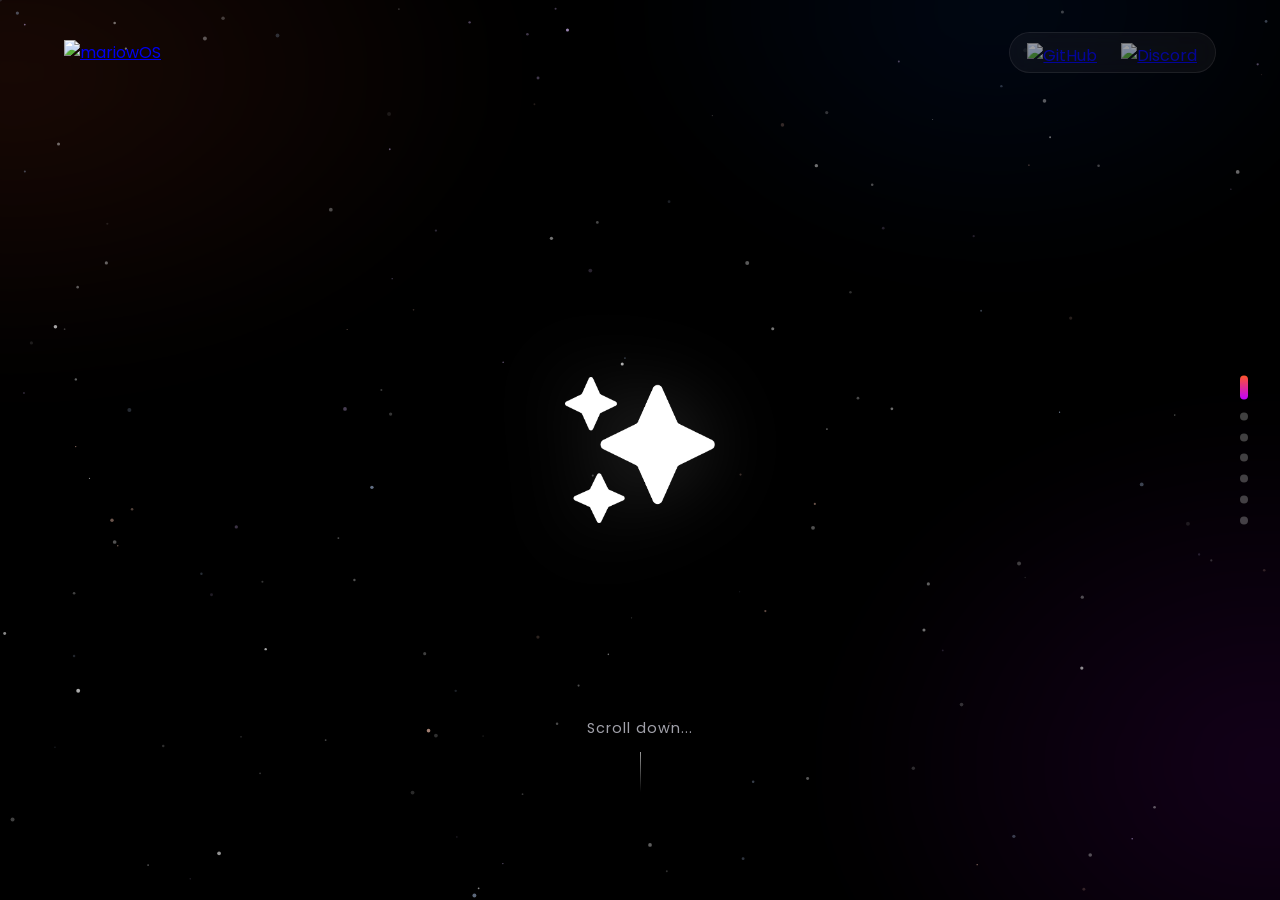
==== commit 982d1e0a: "Merge pull request #5 from diegoolivaa/main Fixed mobile design issues on second section as well as " ====
--- a/index.html
+++ b/index.html
@@ -753,7 +753,12 @@
 
             .scroll-container {
                 scroll-behavior: auto;
-            }
+                overflow-x: hidden;
+            }
+        }
+
+        #hero {
+            overflow-x: clip;
         }
     </style>
 </head>
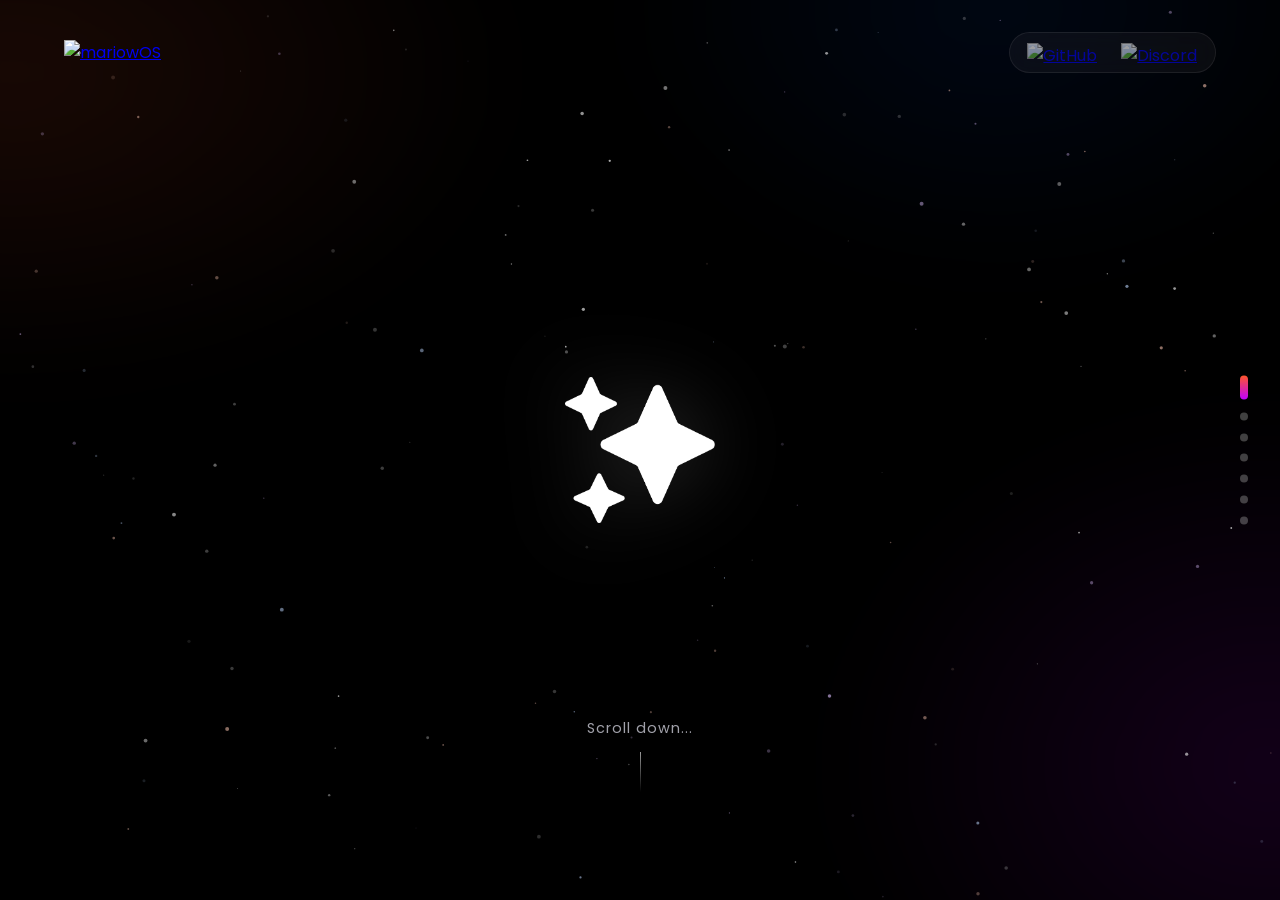
==== commit cb324885: "Fix HTML structure for hero text section" ====
--- a/index.html
+++ b/index.html
@@ -794,7 +794,7 @@
                 <img src="images/desktopnew.png" alt="New Design" class="warp-image warp-new">
             </div>
             <h1 id="hero-text">
-                The desktop you know and love<span class="reimagined-wrapper">, <span class="reimagined-text">
+                The desktop you know and love<span class="reimagined-wrapper"><span class="reimagined-text">
                         reimagined.</span></span>
             </h1>
         </section>
@@ -1064,4 +1064,4 @@
     </script>
 </body>
 
-</html>+</html>
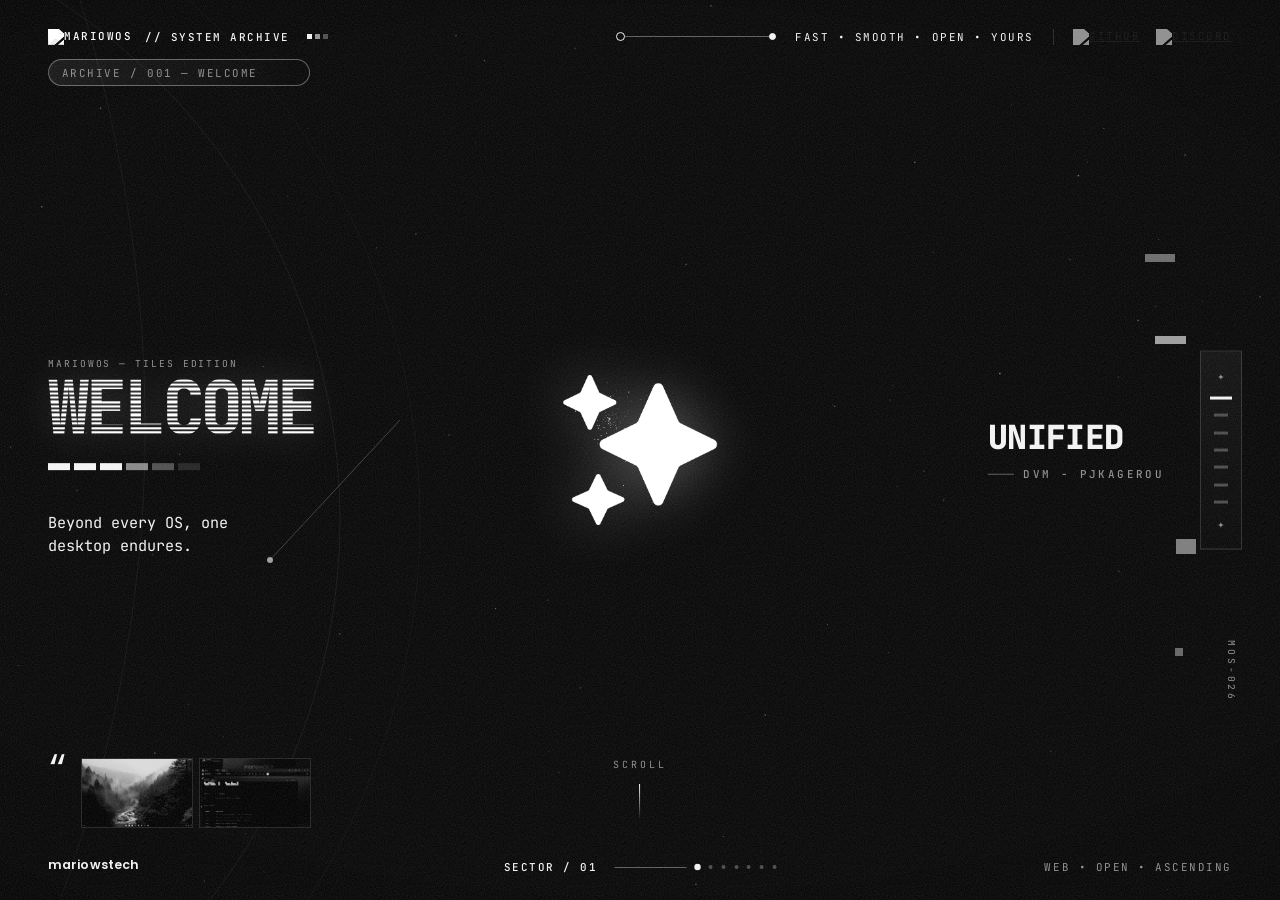
==== commit 73ff72e3: "Redesign the site in the Black Halo style and add developer docs - Monochrome HUD look across every " ====
--- a/index.html
+++ b/index.html
@@ -5,175 +5,366 @@
     <meta charset="UTF-8">
     <meta name="viewport" content="width=device-width, initial-scale=1.0">
     <title>mariowOS</title>
-    <!-- Import Poppins Font -->
     <link rel="preconnect" href="https://fonts.googleapis.com">
     <link rel="preconnect" href="https://fonts.gstatic.com" crossorigin>
-    <link href="https://fonts.googleapis.com/css2?family=Poppins:wght@400;600;700&display=swap" rel="stylesheet">
+    <link
+        href="https://fonts.googleapis.com/css2?family=JetBrains+Mono:wght@300;400;500;700;800&family=Poppins:wght@500;600;700&display=swap"
+        rel="stylesheet">
     <style>
         :root {
-            --bg: #000000;
-            --text-main: #ffffff;
-            --text-sub: #a1a1aa;
-            --border: rgba(255, 255, 255, 0.08);
-            --glass: rgba(255, 255, 255, 0.04);
+            --bg: #050505;
+            --ink: #f2f2f2;
+            --ink-sub: #8d8d8d;
+            --ink-dim: #4a4a4a;
+            --line: rgba(255, 255, 255, 0.14);
+            --line-strong: rgba(255, 255, 255, 0.35);
             --ease: cubic-bezier(0.16, 1, 0.3, 1);
-        }
-
-        html {
-            -webkit-font-smoothing: antialiased;
-        }
-
-        ::selection {
-            background: rgba(191, 0, 255, 0.35);
-            color: #fff;
+            --display: 'JetBrains Mono', ui-monospace, monospace;
+            --mono: 'JetBrains Mono', ui-monospace, monospace;
+            --body: 'JetBrains Mono', ui-monospace, monospace;
+            --gutter: 3rem;
         }
 
         * {
             margin: 0;
             padding: 0;
             box-sizing: border-box;
-            font-family: 'Poppins', sans-serif;
+        }
+
+        html {
+            -webkit-font-smoothing: antialiased;
+        }
+
+        ::selection {
+            background: #fff;
+            color: #000;
         }
 
         body {
-            background-color: var(--bg);
-            color: var(--text-main);
+            background: var(--bg);
+            color: var(--ink);
+            font-family: var(--body);
             overflow: hidden;
         }
 
-        a:focus-visible {
-            outline: 2px solid rgba(255, 255, 255, 0.6);
+        a:focus-visible,
+        button:focus-visible {
+            outline: 1px solid #fff;
             outline-offset: 4px;
-            border-radius: 8px;
-        }
-
-        /* Soft aurora glow behind the stars */
-        .aurora {
+        }
+
+        /* ---------- Background layers ---------- */
+        #halo-canvas {
             position: fixed;
-            inset: -20%;
-            z-index: 0;
-            pointer-events: none;
-            background: radial-gradient(40% 35% at 15% 20%, rgba(255, 85, 43, 0.10), transparent 70%),
-                radial-gradient(35% 40% at 85% 75%, rgba(191, 0, 255, 0.10), transparent 70%),
-                radial-gradient(30% 30% at 70% 15%, rgba(0, 89, 255, 0.08), transparent 70%);
-            filter: blur(40px);
-            animation: auroraDrift 30s ease-in-out infinite alternate;
-        }
-
-        @keyframes auroraDrift {
-            0% {
-                transform: translate3d(0, 0, 0) scale(1);
-            }
-
-            100% {
-                transform: translate3d(-4%, 3%, 0) scale(1.08);
-            }
-        }
-
-        /* Top Navigation Header */
-        .top-nav {
-            position: fixed;
-            top: 0;
-            left: 0;
-            width: 100%;
-            padding: 2rem 4rem;
-            display: flex;
-            justify-content: space-between;
-            align-items: center;
-            z-index: 100;
-            pointer-events: none;
-        }
-
-        .nav-logo,
-        .nav-links a {
-            pointer-events: auto;
-        }
-
-        .nav-logo {
-            height: 20px;
-            object-fit: contain;
-        }
-
-        .nav-links {
-            display: flex;
-            gap: 1.5rem;
-            align-items: center;
-            padding: 0.6rem 1.1rem;
-            border-radius: 999px;
-            background: var(--glass);
-            border: 1px solid var(--border);
-            backdrop-filter: blur(12px);
-            -webkit-backdrop-filter: blur(12px);
-            pointer-events: auto;
-        }
-
-        .nav-links a {
-            display: flex;
-        }
-
-        .nav-links img {
-            height: 20px;
-            opacity: 0.6;
-            transition: opacity 0.3s ease, transform 0.3s var(--ease);
-        }
-
-        .nav-links img:hover {
-            opacity: 1;
-            transform: translateY(-1px);
-        }
-
-        /* Section progress dots */
-        .section-dots {
-            position: fixed;
-            right: 2rem;
-            top: 50%;
-            transform: translateY(-50%);
-            display: flex;
-            flex-direction: column;
-            gap: 0.8rem;
-            z-index: 100;
-        }
-
-        .section-dots button {
-            width: 8px;
-            height: 8px;
-            border-radius: 999px;
-            border: none;
-            padding: 0;
-            cursor: pointer;
-            background: rgba(255, 255, 255, 0.25);
-            transition: height 0.5s var(--ease), background 0.5s ease;
-        }
-
-        .section-dots button:hover {
-            background: rgba(255, 255, 255, 0.6);
-        }
-
-        .section-dots button.active {
-            height: 24px;
-            background: linear-gradient(180deg, #FF552B 0%, #BF00FF 100%);
-        }
-
-        /* Interactive Star Canvas */
-        #star-canvas {
-            position: fixed;
-            top: 0;
-            left: 0;
+            inset: 0;
             width: 100vw;
             height: 100vh;
             z-index: 0;
             pointer-events: none;
-        }
-
-        /* Fullscreen Scroll Setup */
+            transition: opacity 1.2s var(--ease);
+        }
+
+        .orbits {
+            position: fixed;
+            inset: 0;
+            width: 100vw;
+            height: 100vh;
+            z-index: 0;
+            pointer-events: none;
+        }
+
+        .orbits * {
+            vector-effect: non-scaling-stroke;
+        }
+
+        .grain {
+            position: fixed;
+            inset: 0;
+            z-index: 200;
+            pointer-events: none;
+            opacity: 0.09;
+            mix-blend-mode: screen;
+            background-image: url("data:image/svg+xml;utf8,<svg xmlns='http://www.w3.org/2000/svg' width='160' height='160'><filter id='n'><feTurbulence type='fractalNoise' baseFrequency='0.9' numOctaves='2' stitchTiles='stitch'/><feColorMatrix values='0 0 0 0 1  0 0 0 0 1  0 0 0 0 1  0 0 0 1.4 -0.2'/></filter><rect width='100%' height='100%' filter='url(%23n)'/></svg>");
+        }
+
+        .vignette {
+            position: fixed;
+            inset: 0;
+            z-index: 1;
+            pointer-events: none;
+            background: radial-gradient(120% 90% at 50% 50%, transparent 55%, rgba(0, 0, 0, 0.85) 100%);
+        }
+
+        /* ---------- HUD frame ---------- */
+        .hud {
+            position: fixed;
+            z-index: 100;
+            font-family: var(--mono);
+            font-size: 0.68rem;
+            letter-spacing: 0.14em;
+            text-transform: uppercase;
+            color: var(--ink);
+        }
+
+        .hud-tl {
+            top: 1.8rem;
+            left: var(--gutter);
+            display: flex;
+            flex-direction: column;
+            gap: 0.9rem;
+        }
+
+        .brand {
+            display: flex;
+            align-items: center;
+            gap: 0.8rem;
+            text-decoration: none;
+            color: inherit;
+            font-weight: 500;
+        }
+
+        .brand img {
+            height: 16px;
+            filter: grayscale(1) brightness(1.6);
+        }
+
+        .brand .ticks {
+            display: inline-flex;
+            gap: 3px;
+            margin-left: 0.3rem;
+        }
+
+        .brand .ticks i {
+            width: 5px;
+            height: 5px;
+            background: var(--ink);
+        }
+
+        .brand .ticks i:nth-child(2) {
+            opacity: 0.6;
+        }
+
+        .brand .ticks i:nth-child(3) {
+            opacity: 0.3;
+        }
+
+        .chip {
+            align-self: flex-start;
+            padding: 0.35rem 3.2rem 0.35rem 0.8rem;
+            border: 1px solid var(--line-strong);
+            border-radius: 999px;
+            color: var(--ink-sub);
+            background: linear-gradient(90deg, rgba(255, 255, 255, 0.08), transparent);
+            transition: color 0.4s ease;
+        }
+
+        .hud-tr {
+            top: 1.8rem;
+            right: var(--gutter);
+            display: flex;
+            align-items: center;
+            gap: 1.2rem;
+        }
+
+        .dot-line {
+            display: inline-flex;
+            align-items: center;
+            gap: 0;
+        }
+
+        .dot-line::before,
+        .dot-line::after {
+            content: "";
+            width: 7px;
+            height: 7px;
+            border: 1px solid var(--ink);
+            border-radius: 50%;
+        }
+
+        .dot-line::after {
+            background: var(--ink);
+            width: 5px;
+            height: 5px;
+        }
+
+        .dot-line span {
+            display: block;
+            width: 9rem;
+            height: 1px;
+            background: var(--line-strong);
+        }
+
+        .socials {
+            display: flex;
+            gap: 1rem;
+            padding-left: 1.2rem;
+            border-left: 1px solid var(--line);
+        }
+
+        .socials a {
+            display: flex;
+        }
+
+        .socials img {
+            height: 16px;
+            filter: grayscale(1) brightness(2);
+            opacity: 0.55;
+            transition: opacity 0.3s ease;
+        }
+
+        .socials a:hover img {
+            opacity: 1;
+        }
+
+        .hud-bl {
+            bottom: 1.6rem;
+            left: 50%;
+            transform: translateX(-50%);
+            display: flex;
+            align-items: center;
+            gap: 1.1rem;
+        }
+
+        .hud-bl b {
+            font-weight: 500;
+            white-space: nowrap;
+            min-width: 7.5em;
+        }
+
+        .sector-track {
+            display: flex;
+            align-items: center;
+            gap: 0.55rem;
+        }
+
+        .sector-track::before {
+            content: "";
+            width: 4.5rem;
+            height: 1px;
+            background: var(--line-strong);
+            order: 0;
+        }
+
+        .sector-track i {
+            width: 4px;
+            height: 4px;
+            border-radius: 50%;
+            background: var(--ink-dim);
+            transition: background 0.4s ease, transform 0.4s var(--ease);
+        }
+
+        .sector-track i.on {
+            background: var(--ink);
+            transform: scale(1.6);
+        }
+
+        .hud-bl,
+        .hud-bleft,
+        .hud-br {
+            transition: opacity 0.5s ease;
+        }
+
+        body.at-end .hud-bl,
+        body.at-end .hud-bleft,
+        body.at-end .hud-br {
+            opacity: 0;
+        }
+
+        .hud-br {
+            bottom: 1.6rem;
+            right: var(--gutter);
+            color: var(--ink-sub);
+        }
+
+        .hud-bleft {
+            bottom: 1.6rem;
+            left: var(--gutter);
+            color: var(--ink-sub);
+        }
+
+        /* Right rail */
+        .rail {
+            position: fixed;
+            right: calc(var(--gutter) - 0.6rem);
+            top: 50%;
+            transform: translateY(-50%);
+            z-index: 100;
+            display: flex;
+            flex-direction: column;
+            align-items: center;
+            gap: 0.9rem;
+            padding: 1.2rem 0.55rem;
+            border: 1px solid var(--line);
+            background: linear-gradient(180deg, rgba(255, 255, 255, 0.05), rgba(255, 255, 255, 0.01));
+        }
+
+        .rail::before,
+        .rail::after {
+            content: "✦";
+            font-size: 0.7rem;
+            color: var(--ink-sub);
+            line-height: 1;
+        }
+
+        .rail button {
+            width: 14px;
+            height: 3px;
+            border: none;
+            padding: 0;
+            cursor: pointer;
+            background: var(--ink-dim);
+            transition: background 0.4s ease, width 0.5s var(--ease);
+        }
+
+        .rail button:hover {
+            background: var(--ink-sub);
+        }
+
+        .rail button.active {
+            background: var(--ink);
+            width: 22px;
+        }
+
+        .glitch-blocks {
+            position: fixed;
+            right: calc(var(--gutter) + 1.6rem);
+            top: 50%;
+            transform: translateY(-50%);
+            height: 60vh;
+            width: 70px;
+            z-index: 99;
+            pointer-events: none;
+        }
+
+        .glitch-blocks i {
+            position: absolute;
+            background: var(--ink);
+            transition: opacity 0.12s steps(2);
+        }
+
+        .rail-code {
+            position: fixed;
+            right: calc(var(--gutter) - 0.4rem);
+            bottom: 22vh;
+            z-index: 100;
+            writing-mode: vertical-rl;
+            font-family: var(--mono);
+            font-size: 0.6rem;
+            letter-spacing: 0.3em;
+            color: var(--ink-sub);
+        }
+
+        /* ---------- Scroll container ---------- */
         .scroll-container {
             height: 100vh;
             width: 100vw;
             overflow-y: scroll;
+            overflow-x: hidden;
             scroll-snap-type: y mandatory;
             scroll-behavior: smooth;
             position: relative;
             z-index: 10;
+            scrollbar-width: none;
         }
 
         .scroll-container::-webkit-scrollbar {
@@ -190,14 +381,13 @@
             justify-content: center;
             align-items: center;
             position: relative;
-            padding: 0 10%;
-        }
-
-        /* Silky smooth scroll animation states */
+            padding: 6rem 9%;
+        }
+
         .fade-element {
             opacity: 0;
             transform: translateY(40px);
-            transition: opacity 1.6s cubic-bezier(0.16, 1, 0.3, 1), transform 1.6s cubic-bezier(0.16, 1, 0.3, 1);
+            transition: opacity 1.6s var(--ease), transform 1.6s var(--ease);
         }
 
         .fade-element.visible {
@@ -205,96 +395,249 @@
             transform: translateY(0);
         }
 
-        /* Grid Layouts for Sections */
-        .grid-split {
-            display: flex;
-            align-items: center;
-            justify-content: space-between;
-            width: 100%;
-            max-width: 1200px;
-            gap: 4rem;
-        }
-
-        .grid-split.reverse {
-            flex-direction: row-reverse;
-        }
-
-        .text-content {
-            flex: 1;
-        }
-
-        .visual-content {
-            flex: 1;
-            position: relative;
-            display: flex;
-            justify-content: center;
-        }
-
-        /* Typography */
+        /* ---------- Typography ---------- */
+        h1,
+        h2,
+        h3 {
+            font-family: var(--display);
+            font-weight: 700;
+            text-transform: uppercase;
+            letter-spacing: -0.01em;
+            line-height: 1.2;
+        }
+
         h1 {
-            font-size: 2.5rem;
-            font-weight: 700;
+            font-size: clamp(1.4rem, 2.6vw, 2.3rem);
             margin-bottom: 1rem;
             text-align: center;
         }
 
         h2 {
-            font-size: 2rem;
+            font-size: clamp(1.1rem, 1.8vw, 1.6rem);
+            margin-bottom: 1.5rem;
+        }
+
+        p {
+            font-size: 0.92rem;
+            color: var(--ink-sub);
+            line-height: 1.75;
+            margin-bottom: 1.3rem;
+            max-width: 46ch;
+        }
+
+        strong {
+            color: var(--ink);
             font-weight: 700;
-            margin-bottom: 1.5rem;
-        }
-
-        h3 {
-            font-size: 1.5rem;
-            font-weight: 700;
-            margin-bottom: 1rem;
-            text-align: center;
-        }
-
-        p {
-            font-size: 1.1rem;
-            color: var(--text-sub);
-            line-height: 1.6;
-            margin-bottom: 1.5rem;
-        }
-
-        strong {
-            color: var(--text-main);
-            font-weight: 600;
-        }
-
-        /* Specific Gradients */
-        .text-gradient-switch {
-            background: linear-gradient(90deg, #FFF600 0%, #D8A234 74%, #8C0099 100%);
+        }
+
+        .kicker {
+            display: flex;
+            align-items: center;
+            gap: 0.8rem;
+            font-family: var(--mono);
+            font-size: 0.68rem;
+            letter-spacing: 0.2em;
+            text-transform: uppercase;
+            color: var(--ink-sub);
+            margin-bottom: 1.4rem;
+        }
+
+        .kicker::before {
+            content: "";
+            width: 2rem;
+            height: 1px;
+            background: var(--line-strong);
+        }
+
+        .kicker.center {
+            justify-content: center;
+        }
+
+        .kicker.center::after {
+            content: "";
+            width: 2rem;
+            height: 1px;
+            background: var(--line-strong);
+        }
+
+        /* Scanline / halftone text treatment */
+        .scan {
+            background: repeating-linear-gradient(180deg, #fff 0 2px, rgba(255, 255, 255, 0.25) 2px 3px, transparent 3px 4px);
             -webkit-background-clip: text;
+            background-clip: text;
             -webkit-text-fill-color: transparent;
-        }
-
-        /* Intro & Warp Sequence */
-        .tristar-icon {
-            width: 150px;
-            filter: drop-shadow(0 0 40px rgba(255, 255, 255, 0.18));
-            animation: floaty 6s ease-in-out infinite;
-        }
-
-        @keyframes floaty {
+            color: transparent;
+            filter: drop-shadow(0 0 18px rgba(255, 255, 255, 0.25));
+        }
+
+        /* ---------- Intro (banner) ---------- */
+        #intro {
+            padding: 0;
+        }
+
+        .intro-grid {
+            position: relative;
+            width: 100%;
+            height: 100%;
+        }
+
+        .intro-left {
+            position: absolute;
+            left: var(--gutter);
+            top: 50%;
+            transform: translateY(-42%);
+            max-width: 34rem;
+            z-index: 2;
+        }
+
+        .intro-left .eyebrow {
+            font-family: var(--mono);
+            font-size: 0.6rem;
+            letter-spacing: 0.2em;
+            text-transform: uppercase;
+            color: var(--ink-sub);
+            margin-bottom: 0.4rem;
+        }
+
+        .welcome {
+            font-family: var(--display);
+            font-size: clamp(2.6rem, 5.4vw, 5.6rem);
+            font-weight: 800;
+            line-height: 1;
+            letter-spacing: -0.04em;
+            text-transform: uppercase;
+            text-align: left;
+            margin: 0;
+            transform: scaleY(1.08);
+            transform-origin: left bottom;
+        }
+
+        .block-bar {
+            display: flex;
+            gap: 4px;
+            margin: 1.1rem 0 2.6rem;
+        }
+
+        .block-bar i {
+            width: 22px;
+            height: 7px;
+            background: var(--ink);
+        }
+
+        .block-bar i:nth-child(4) {
+            opacity: 0.55;
+        }
+
+        .block-bar i:nth-child(5) {
+            opacity: 0.3;
+        }
+
+        .block-bar i:nth-child(6) {
+            opacity: 0.12;
+        }
+
+        .intro-left .tagline {
+            color: var(--ink);
+            font-size: 0.95rem;
+            line-height: 1.5;
+            max-width: 24ch;
+        }
+
+        .intro-star {
+            position: absolute;
+            left: 50%;
+            top: 50%;
+            width: clamp(100px, 12vw, 180px);
+            z-index: 1;
+            transform: translate(-50%, -50%);
+            filter: drop-shadow(0 0 30px rgba(255, 255, 255, 0.35)) grayscale(1);
+            animation: starPulse 7s ease-in-out infinite;
+        }
+
+        @keyframes starPulse {
 
             0%,
             100% {
-                translate: 0 0;
+                transform: translate(-50%, -50%) scale(1) rotate(0deg);
             }
 
             50% {
-                translate: 0 -10px;
-            }
+                transform: translate(-50%, -52%) scale(1.03) rotate(2deg);
+            }
+        }
+
+        .intro-name {
+            position: absolute;
+            left: calc(50% + min(36vw, 36vh) + 1.5rem);
+            top: 50%;
+            transform: translateY(-50%);
+            font-family: var(--display);
+            font-size: clamp(1.4rem, 2.6vw, 2.5rem);
+            font-weight: 800;
+            line-height: 1;
+            text-transform: uppercase;
+            letter-spacing: -0.02em;
+            z-index: 2;
+        }
+
+        .intro-name span {
+            display: block;
+        }
+
+        .intro-name small {
+            display: flex;
+            align-items: center;
+            gap: 0.6rem;
+            margin-top: 0.9rem;
+            font-family: var(--mono);
+            font-size: 0.68rem;
+            font-weight: 500;
+            letter-spacing: 0.22em;
+            color: var(--ink-sub);
+        }
+
+        .intro-name small::before {
+            content: "";
+            width: 1.6rem;
+            height: 1px;
+            background: var(--line-strong);
+        }
+
+        .intro-thumbs {
+            position: absolute;
+            left: var(--gutter);
+            bottom: 4.5rem;
+            display: flex;
+            gap: 6px;
+            align-items: flex-end;
+        }
+
+        .intro-thumbs img {
+            width: 112px;
+            height: 70px;
+            object-fit: cover;
+            filter: grayscale(1) contrast(1.25) brightness(0.85);
+            border: 1px solid var(--line);
+        }
+
+        .intro-thumbs .quote {
+            font-family: var(--display);
+            font-size: 2rem;
+            line-height: 0.6;
+            align-self: flex-start;
+            margin: 0 0.5rem 0 0;
         }
 
         .scroll-indicator {
             position: absolute;
-            bottom: 12vh;
-            font-size: 0.9rem;
-            color: var(--text-sub);
-            letter-spacing: 1px;
+            bottom: 5rem;
+            left: 50%;
+            transform: translateX(-50%);
+            font-family: var(--mono);
+            font-size: 0.62rem;
+            letter-spacing: 0.3em;
+            text-transform: uppercase;
+            color: var(--ink-sub);
             display: flex;
             flex-direction: column;
             align-items: center;
@@ -304,8 +647,8 @@
         .scroll-indicator::after {
             content: "";
             width: 1px;
-            height: 40px;
-            background: linear-gradient(to bottom, rgba(255, 255, 255, 0.6), transparent);
+            height: 36px;
+            background: linear-gradient(to bottom, #fff, transparent);
             transform-origin: top;
             animation: scrollLine 2.2s var(--ease) infinite;
         }
@@ -327,16 +670,77 @@
             }
         }
 
+        /* ---------- Frames (bracketed media) ---------- */
+        .frame {
+            position: relative;
+            padding: 10px;
+        }
+
+        .frame::before,
+        .frame::after {
+            content: "";
+            position: absolute;
+            width: 18px;
+            height: 18px;
+            border: 1px solid var(--ink);
+            pointer-events: none;
+            z-index: 3;
+        }
+
+        .frame::before {
+            top: 0;
+            left: 0;
+            border-right: none;
+            border-bottom: none;
+        }
+
+        .frame::after {
+            bottom: 0;
+            right: 0;
+            border-left: none;
+            border-top: none;
+        }
+
+        .frame-cap {
+            position: absolute;
+            bottom: -1.6rem;
+            left: 10px;
+            font-family: var(--mono);
+            font-size: 0.6rem;
+            letter-spacing: 0.2em;
+            text-transform: uppercase;
+            color: var(--ink-sub);
+        }
+
+        .frame-cap.right {
+            left: auto;
+            right: 10px;
+        }
+
+        .mono-img {
+            filter: grayscale(1) contrast(1.15) brightness(0.9);
+            transition: filter 1s var(--ease), transform 0.8s var(--ease);
+        }
+
+        .frame:hover .mono-img {
+            filter: grayscale(0) contrast(1) brightness(1);
+        }
+
+        /* ---------- Warp ---------- */
+        .warp-frame {
+            width: 100%;
+            max-width: 820px;
+            margin-bottom: 3.2rem;
+        }
+
         .warp-container {
             width: 100%;
-            max-width: 800px;
             aspect-ratio: 16/9;
             position: relative;
             perspective: 1200px;
-            margin-bottom: 3rem;
             opacity: 0;
             transform: translateY(40px);
-            transition: opacity 1.6s cubic-bezier(0.16, 1, 0.3, 1), transform 1.6s cubic-bezier(0.16, 1, 0.3, 1);
+            transition: opacity 1.6s var(--ease), transform 1.6s var(--ease);
         }
 
         .warp-container.visible {
@@ -346,66 +750,49 @@
 
         .warp-image {
             position: absolute;
-            top: 0;
-            left: 0;
+            inset: 0;
             width: 100%;
             height: 100%;
-            border-radius: 12px;
             object-fit: cover;
-            transition: all 2.6s cubic-bezier(0.16, 1, 0.3, 1);
+            transition: all 2.6s var(--ease);
         }
 
         .warp-old {
             z-index: 2;
             opacity: 1;
             transform: scale(1) translateZ(0) rotateX(0);
-            filter: blur(0);
-            box-shadow: 0 20px 50px rgba(0, 0, 0, 0.5);
+            filter: blur(0) grayscale(1) contrast(1.2);
         }
 
         .warp-new {
             z-index: 1;
             opacity: 0;
             transform: scale(0.85) translateZ(-200px) rotateX(10deg);
-            filter: blur(20px);
+            filter: blur(20px) grayscale(1);
         }
 
         .warp-container.warped .warp-old {
             opacity: 0;
             transform: scale(1.25) translateZ(250px) rotateX(-12deg);
-            filter: blur(25px);
+            filter: blur(25px) grayscale(1);
             pointer-events: none;
         }
 
         .warp-container.warped .warp-new {
             opacity: 1;
             transform: scale(1) translateZ(0) rotateX(0);
-            filter: blur(0);
-            box-shadow: 0 20px 50px rgba(0, 0, 0, 0.8), 0 0 0 1px var(--border);
-        }
-
-        .warp-container::before {
-            content: "";
-            position: absolute;
-            inset: 8%;
-            border-radius: 40px;
-            background: linear-gradient(90deg, #FF552B 0%, #BF00FF 100%);
-            filter: blur(70px);
-            opacity: 0;
-            transform: scale(0.9);
-            transition: opacity 2.6s var(--ease), transform 2.6s var(--ease);
-            z-index: 0;
-        }
-
-        .warp-container.warped::before {
-            opacity: 0.22;
-            transform: scale(1);
+            filter: blur(0) grayscale(0.85) contrast(1.1);
+            box-shadow: 0 30px 80px rgba(0, 0, 0, 0.9), 0 0 0 1px var(--line);
+        }
+
+        .warp-frame:hover .warp-container.warped .warp-new {
+            filter: blur(0) grayscale(0) contrast(1);
         }
 
         #hero-text {
             opacity: 0;
             transform: translateY(20px);
-            transition: opacity 1.6s cubic-bezier(0.16, 1, 0.3, 1), transform 1.6s cubic-bezier(0.16, 1, 0.3, 1);
+            transition: opacity 1.6s var(--ease), transform 1.6s var(--ease);
             white-space: nowrap;
         }
 
@@ -421,155 +808,272 @@
             overflow: hidden;
             vertical-align: bottom;
             filter: blur(12px);
-            transition: max-width 2s cubic-bezier(0.16, 1, 0.3, 1), opacity 2s cubic-bezier(0.16, 1, 0.3, 1), filter 2s cubic-bezier(0.16, 1, 0.3, 1);
+            transition: max-width 2s var(--ease), opacity 2s var(--ease), filter 2s var(--ease);
         }
 
         .warped-text .reimagined-wrapper {
-            max-width: 400px;
+            max-width: 640px;
             opacity: 1;
             filter: blur(0px);
         }
 
         .reimagined-text {
             display: inline-block;
-            background: linear-gradient(90deg, #FF552B 69%, #BF00FF 100%);
-            -webkit-background-clip: text;
-            -webkit-text-fill-color: transparent;
             white-space: nowrap;
-        }
-
-        /* Images */
+            padding-bottom: 0.1em;
+        }
+
+        #hero {
+            overflow-x: clip;
+        }
+
+        /* ---------- Split sections ---------- */
+        .grid-split {
+            display: flex;
+            align-items: center;
+            justify-content: space-between;
+            width: 100%;
+            max-width: 1180px;
+            gap: 5rem;
+        }
+
+        .grid-split.reverse {
+            flex-direction: row-reverse;
+        }
+
+        .text-content {
+            flex: 1;
+        }
+
+        .visual-content {
+            flex: 1.15;
+            position: relative;
+            display: flex;
+            justify-content: center;
+        }
+
         .ui-image {
+            display: block;
             width: 100%;
-            border-radius: 12px;
-            border: 1px solid var(--border);
-            box-shadow: 0 15px 35px rgba(0, 0, 0, 0.5);
             position: relative;
             z-index: 1;
-            transition: transform 0.8s var(--ease), box-shadow 0.8s var(--ease);
-        }
-
-        .ui-image:hover {
-            transform: translateY(-4px);
-            box-shadow: 0 25px 50px rgba(0, 0, 0, 0.6);
-        }
-
-        .visual-content::before {
+        }
+
+        .llama-icon {
+            position: absolute;
+            bottom: -28px;
+            left: -28px;
+            width: 76px;
+            z-index: 4;
+            filter: grayscale(1) drop-shadow(0 10px 20px rgba(0, 0, 0, 0.8));
+            animation: floaty 5s ease-in-out infinite;
+        }
+
+        @keyframes floaty {
+
+            0%,
+            100% {
+                translate: 0 0;
+            }
+
+            50% {
+                translate: 0 -10px;
+            }
+        }
+
+        .section-title {
+            width: 100%;
+            max-width: 1180px;
+            margin-bottom: 3.2rem;
+        }
+
+        .section-title h1 {
+            font-size: clamp(1.8rem, 4.2vw, 3.6rem);
+            margin: 0;
+        }
+
+        /* OS topology: host systems wired to mariowOS */
+        .topo {
+            position: relative;
+            width: min(460px, 86vw);
+            aspect-ratio: 1 / 0.92;
+        }
+
+        .topo svg {
+            position: absolute;
+            inset: 0;
+            width: 100%;
+            height: 100%;
+            overflow: visible;
+        }
+
+        .topo .ring {
+            fill: none;
+            stroke: rgba(255, 255, 255, 0.08);
+            vector-effect: non-scaling-stroke;
+        }
+
+        .topo .mesh {
+            stroke: rgba(255, 255, 255, 0.1);
+            stroke-width: 1;
+            vector-effect: non-scaling-stroke;
+        }
+
+        .topo .link {
+            stroke: rgba(255, 255, 255, 0.45);
+            stroke-width: 1;
+            stroke-dasharray: 3 5;
+            vector-effect: non-scaling-stroke;
+            animation: flow 2.4s linear infinite;
+        }
+
+        .topo .packet {
+            fill: #fff;
+        }
+
+        @keyframes flow {
+            to {
+                stroke-dashoffset: -16;
+            }
+        }
+
+        .node {
+            position: absolute;
+            transform: translate(-50%, -50%);
+            display: flex;
+            flex-direction: column;
+            align-items: center;
+            gap: 0.55rem;
+            z-index: 1;
+        }
+
+        .node-box {
+            position: relative;
+            width: 74px;
+            height: 74px;
+            display: flex;
+            align-items: center;
+            justify-content: center;
+            background: rgba(8, 8, 8, 0.92);
+            border: 1px solid var(--line-strong);
+            transition: border-color 0.4s ease, box-shadow 0.4s ease;
+        }
+
+        /* little corner ticks, like the media frames */
+        .node-box::before,
+        .node-box::after {
             content: "";
             position: absolute;
-            inset: 10%;
-            border-radius: 40px;
-            background: linear-gradient(135deg, #0084FF 0%, #BF00FF 100%);
-            filter: blur(60px);
-            opacity: 0.18;
-            z-index: 0;
-            pointer-events: none;
-        }
-
-        .llama-icon {
-            position: absolute;
-            bottom: -30px;
-            left: -30px;
-            width: 80px;
-            z-index: 2;
-            filter: drop-shadow(0 10px 20px rgba(0, 0, 0, 0.6));
-            animation: floaty 5s ease-in-out infinite;
-        }
-
-        /* Enhanced Free-Floating OS Icons Container */
-        .os-icons-container {
-            display: flex;
-            gap: 2.5rem;
-            align-items: center;
+            width: 7px;
+            height: 7px;
+            border: 1px solid #fff;
+        }
+
+        .node-box::before {
+            top: -4px;
+            left: -4px;
+            border-right: none;
+            border-bottom: none;
+        }
+
+        .node-box::after {
+            bottom: -4px;
+            right: -4px;
+            border-left: none;
+            border-top: none;
+        }
+
+        .node-box img {
+            width: 38px;
+            height: 38px;
+            object-fit: contain;
+            filter: grayscale(1) brightness(1.5);
+            transition: filter 0.4s ease;
+        }
+
+        .node:hover .node-box {
+            border-color: #fff;
+            box-shadow: 0 0 30px rgba(255, 255, 255, 0.15);
+        }
+
+        .node:hover .node-box img {
+            filter: none;
+        }
+
+        .node-label {
+            font-family: var(--mono);
+            font-size: 0.6rem;
+            letter-spacing: 0.18em;
+            text-transform: uppercase;
+            color: var(--ink-sub);
+            white-space: nowrap;
+        }
+
+        .node.core .node-box {
+            width: 128px;
+            height: 128px;
+            border-color: #fff;
+            box-shadow: 0 0 60px rgba(255, 255, 255, 0.08);
+        }
+
+        .node.core .node-box img {
+            width: 62px;
+            height: 62px;
+            filter: drop-shadow(0 0 18px rgba(255, 255, 255, 0.4));
+        }
+
+        .node.core .node-label {
+            color: var(--ink);
+        }
+
+        .core-logo {
+            height: 14px;
+            filter: brightness(1.6);
+        }
+
+        /* ---------- Buttons ---------- */
+        .btn-group {
+            display: flex;
+            gap: 1rem;
+            margin-top: 2.4rem;
             justify-content: center;
+        }
+
+        .btn {
             position: relative;
-            z-index: 1;
-            padding: 2.5rem;
-            min-height: 200px;
-        }
-
-        .os-icons-container img {
-            height: 64px;
-            width: 64px;
-            object-fit: contain;
-            cursor: pointer;
-            will-change: transform;
-            transition: filter 0.4s ease, transform 0.4s cubic-bezier(0.16, 1, 0.3, 1);
-            filter: drop-shadow(0 6px 12px rgba(0, 0, 0, 0.3));
-        }
-
-        /* Hover state: Scale exactly to 1.25, pause movement, bring to focus */
-        .os-icons-container img.hovered {
-            transform: scale(1.25) translateY(-8px) !important;
-            filter: drop-shadow(0 16px 35px rgba(255, 255, 255, 0.35));
-            z-index: 100;
-        }
-
-        .acode-wrap {
-            position: relative;
-            margin: 1.5rem 0;
-        }
-
-        .acode-wrap::before {
-            content: "";
-            position: absolute;
-            inset: 12%;
-            border-radius: 40px;
-            background: linear-gradient(90deg, #FF4400 0%, #0059FF 100%);
-            filter: blur(70px);
-            opacity: 0.18;
-            pointer-events: none;
-        }
-
-        /* Fixed Button Styling with Clean Gradient Outlines */
-        .btn-group {
-            display: flex;
-            gap: 1.5rem;
-            margin-top: 2rem;
-        }
-
-        .btn {
-            --glow: rgba(255, 255, 255, 0.5);
-            padding: 0.95rem 2.1rem;
-            border-radius: 999px;
-            background: rgba(255, 255, 255, 0.05);
-            border: 1px solid rgba(255, 255, 255, 0.14);
-            backdrop-filter: blur(12px);
-            -webkit-backdrop-filter: blur(12px);
-            color: var(--text-main);
-            text-decoration: none;
-            font-weight: 600;
-            font-size: 1.05rem;
-            position: relative;
-            isolation: isolate;
             display: inline-flex;
             align-items: center;
             justify-content: center;
-            gap: 0.5rem;
-            text-align: center;
-            transition: transform 0.4s var(--ease), background 0.3s ease, border-color 0.3s ease, color 0.3s ease;
-        }
-
-        .btn::before {
-            content: "";
-            position: absolute;
-            inset: 0;
-            border-radius: inherit;
-            background: var(--glow);
-            filter: blur(22px);
-            opacity: 0;
-            z-index: -1;
-            transition: opacity 0.4s ease;
+            gap: 0.9rem;
+            padding: 1rem 1.6rem;
+            border: 1px solid var(--line-strong);
+            background: rgba(5, 5, 5, 0.6);
+            color: var(--ink);
+            text-decoration: none;
+            font-family: var(--mono);
+            font-size: 0.78rem;
+            font-weight: 500;
+            letter-spacing: 0.18em;
+            text-transform: uppercase;
+            clip-path: polygon(0 0, calc(100% - 12px) 0, 100% 12px, 100% 100%, 12px 100%, 0 calc(100% - 12px));
+            transition: background 0.35s ease, color 0.35s ease, border-color 0.35s ease;
         }
 
         .btn:hover {
-            transform: translateY(-2px);
-            background: rgba(255, 255, 255, 0.1);
-            border-color: rgba(255, 255, 255, 0.3);
-        }
-
-        .btn:hover::before {
-            opacity: 0.35;
+            background: var(--ink);
+            color: #000;
+            border-color: var(--ink);
+        }
+
+        .btn-primary {
+            background: var(--ink);
+            color: #000;
+            border-color: var(--ink);
+        }
+
+        .btn-primary:hover {
+            background: transparent;
+            color: var(--ink);
         }
 
         .btn-arrow {
@@ -581,40 +1085,51 @@
             transform: translateX(4px);
         }
 
-        .btn-primary {
-            background: #ffffff;
-            color: #000000;
-            border-color: #ffffff;
-        }
-
-        .btn-primary:hover {
-            background: #ffffff;
-            border-color: #ffffff;
-        }
-
-        .btn-primary:hover::before {
-            opacity: 0.55;
-        }
-
-        .btn-get {
-            --glow: linear-gradient(90deg, #FFF600 0%, #D8A234 74%, #8C0099 100%);
-        }
-
-        .btn-work {
-            --glow: linear-gradient(90deg, #FF4400 0%, #0059FF 100%);
+        /* ---------- Develop / CTA ---------- */
+        .big-word {
+            display: block;
+            font-size: clamp(2.6rem, 8vw, 7rem);
+            line-height: 1.05;
+            margin-top: 0.6rem;
+        }
+
+        .center-copy {
+            text-align: center;
+            display: flex;
+            flex-direction: column;
+            align-items: center;
+        }
+
+        .center-copy p {
+            text-align: center;
         }
 
         footer {
             width: 100%;
-            max-width: 1200px;
-            display: flex;
-            justify-content: space-between;
-            align-items: flex-end;
+            max-width: 1180px;
+            display: grid;
+            grid-template-columns: 1fr auto 1fr;
+            align-items: end;
+            gap: 2rem;
             margin-top: auto;
-            padding-bottom: 3vh;
-            border-top: 1px solid rgba(255, 255, 255, 0.1);
-            padding-top: 2rem;
-            font-size: 0.85rem;
+            border-top: 1px solid var(--line);
+            padding-top: 1.8rem;
+            padding-bottom: 2.5rem;
+            font-family: var(--mono);
+            font-size: 0.72rem;
+            letter-spacing: 0.08em;
+        }
+
+        footer .made {
+            font-family: var(--display);
+            font-size: 1.05rem;
+            text-transform: uppercase;
+            margin-bottom: 0.4rem;
+        }
+
+        footer p {
+            margin: 0;
+            font-size: 0.72rem;
         }
 
         .footer-lists {
@@ -623,67 +1138,177 @@
         }
 
         .footer-lists ul {
-            list-style-type: none;
-            color: var(--text-sub);
+            list-style: none;
+            color: var(--ink-sub);
         }
 
         .footer-lists li {
-            margin-bottom: 0.5rem;
+            margin-bottom: 0.45rem;
         }
 
         .footer-right {
             text-align: right;
             display: flex;
             flex-direction: column;
-            gap: 0.5rem;
+            gap: 0.45rem;
         }
 
         .footer-right a {
-            color: var(--text-sub);
+            color: var(--ink-sub);
             text-decoration: none;
+            text-transform: uppercase;
+            letter-spacing: 0.16em;
             transition: color 0.3s ease;
         }
 
         .footer-right a:hover {
-            color: var(--text-main);
-        }
-
-        /* --- Mobile Responsive Layout --- */
+            color: var(--ink);
+        }
+
+        /* The maker's name keeps its own typeface */
+        .signature {
+            font-family: 'Poppins', sans-serif;
+            font-weight: 600;
+            text-transform: none;
+            letter-spacing: 0.01em;
+        }
+
+        footer .made.signature {
+            font-family: 'Poppins', sans-serif;
+            text-transform: none;
+            letter-spacing: 0.01em;
+            font-size: 1.35rem;
+            font-weight: 700;
+        }
+
+        .hud-bleft.signature {
+            font-size: 0.78rem;
+            color: var(--ink);
+        }
+
+        /* ---------- Mobile ---------- */
+        @media (max-width: 1100px) {
+
+            .dot-line,
+            .hud-br,
+            .hud-bleft {
+                display: none;
+            }
+        }
+
         @media (max-width: 900px) {
-            .top-nav {
-                padding: 1.5rem 2rem;
+            :root {
+                --gutter: 1.25rem;
+            }
+
+            .hud-tl {
+                top: 1.2rem;
+            }
+
+            .hud-tr {
+                top: 1.2rem;
+            }
+
+            .chip,
+            .rail,
+            .rail-code,
+            .glitch-blocks,
+            .socials {
+                border: none;
+                padding-left: 0;
+            }
+
+            .chip,
+            .rail,
+            .rail-code,
+            .glitch-blocks {
+                display: none;
+            }
+
+            .hud-bl {
+                bottom: 1rem;
+            }
+
+            .slogan,
+            .brand > span:not(.ticks),
+            .warp-frame .frame-cap.right {
+                display: none;
+            }
+
+            .sector-track::before {
+                width: 2rem;
             }
 
             section {
-                padding: 5rem 5% 3rem 5%;
+                padding: 5.5rem 1.25rem 4rem;
+            }
+
+            /* Intro stacks vertically */
+            .intro-left {
+                top: 6.5rem;
+                transform: none;
+                left: var(--gutter);
+                right: var(--gutter);
+            }
+
+            .block-bar {
+                margin: 0.8rem 0 1.2rem;
+            }
+
+            .intro-star {
+                top: 56%;
+            }
+
+            .intro-name {
+                top: auto;
+                bottom: 8.5rem;
+                left: auto;
+                right: var(--gutter);
+                transform: none;
+            }
+
+            .intro-thumbs {
+                display: none;
+            }
+
+            .scroll-indicator {
+                display: none;
             }
 
             .grid-split,
             .grid-split.reverse {
                 flex-direction: column;
-                gap: 1.5rem;
-                text-align: center !important;
-            }
-
-            .text-content {
-                text-align: center !important;
-            }
-
-            h1 {
-                font-size: 1.8rem;
-            }
-
-            h2 {
-                font-size: 1.4rem;
-            }
-
-            h3 {
-                font-size: 1.2rem;
+                gap: 2.2rem;
+                text-align: center;
+            }
+
+            .text-content p {
+                margin-left: auto;
+                margin-right: auto;
+            }
+
+            .kicker {
+                justify-content: center;
+            }
+
+            .kicker::after {
+                content: "";
+                width: 2rem;
+                height: 1px;
+                background: var(--line-strong);
             }
 
             p {
-                font-size: 0.95rem;
-                margin-bottom: 1rem;
+                font-size: 0.93rem;
+                margin-bottom: 0.9rem;
+            }
+
+            .section-title {
+                margin-bottom: 1.6rem;
+            }
+
+            .section-title h1 {
+                text-align: center;
             }
 
             #hero-text {
@@ -696,49 +1321,81 @@
                 margin-top: 0.4rem;
             }
 
+            .warp-frame {
+                margin-bottom: 2rem;
+            }
+
+            .topo {
+                width: min(250px, 70vw);
+            }
+
+            .grid-split.reverse:has(.topo) {
+                gap: 1.6rem;
+            }
+
+            .node {
+                gap: 0.35rem;
+            }
+
+            .node-label {
+                font-size: 0.5rem;
+            }
+
+            .node-box {
+                width: 46px;
+                height: 46px;
+            }
+
+            .node-box img {
+                width: 24px;
+                height: 24px;
+            }
+
+            .node.core .node-box {
+                width: 76px;
+                height: 76px;
+            }
+
+            .node.core .node-box img {
+                width: 38px;
+                height: 38px;
+            }
+
+            .core-logo {
+                height: 11px;
+            }
+
+            .llama-icon {
+                width: 50px;
+                bottom: -18px;
+                left: -8px;
+            }
+
             .btn-group {
                 flex-direction: column;
                 width: 100%;
-                max-width: 260px;
-                margin: 1.5rem auto 0 auto;
-                gap: 1rem;
+                max-width: 280px;
+                margin: 1.6rem auto 0;
             }
 
             .btn {
                 width: 100%;
-                padding: 0.8rem 1.5rem;
             }
 
             footer {
-                flex-direction: column;
-                align-items: center;
+                grid-template-columns: 1fr;
                 text-align: center;
-                gap: 1.5rem;
-                padding-top: 1.5rem;
+                justify-items: center;
+                gap: 1.2rem;
+                padding-bottom: 3.2rem;
             }
 
             .footer-lists {
-                flex-direction: column;
-                gap: 1rem;
+                gap: 2rem;
             }
 
             .footer-right {
                 text-align: center;
-            }
-
-            .llama-icon {
-                width: 50px;
-                bottom: -20px;
-                left: -10px;
-            }
-
-            .section-dots {
-                display: none;
-            }
-
-            .nav-links {
-                padding: 0.5rem 0.9rem;
-                gap: 1.1rem;
             }
         }
 
@@ -753,56 +1410,106 @@
 
             .scroll-container {
                 scroll-behavior: auto;
-                overflow-x: hidden;
-            }
-        }
-
-        #hero {
-            overflow-x: clip;
+            }
         }
     </style>
 </head>
 
 <body>
-
-    <!-- Header Navigation -->
-    <header class="top-nav">
-        <a href="#">
-            <img src="images/mariowos-icon.png" alt="mariowOS" class="nav-logo">
+    <!-- Background -->
+    <canvas id="halo-canvas" aria-hidden="true"></canvas>
+    <svg class="orbits" viewBox="0 0 1600 900" preserveAspectRatio="xMidYMid slice" aria-hidden="true">
+        <g fill="none" stroke="#fff">
+            <circle cx="-120" cy="520" r="620" stroke-opacity="0.07" />
+            <circle cx="-120" cy="520" r="700" stroke-opacity="0.04" />
+            <path d="M 240 0 C 330 300, 330 600, 220 900" stroke-opacity="0.06" />
+            <line x1="430" y1="560" x2="560" y2="420" stroke-opacity="0.22" />
+        </g>
+        <circle cx="430" cy="560" r="3" fill="#fff" fill-opacity="0.6" />
+    </svg>
+    <div class="vignette" aria-hidden="true"></div>
+    <div class="grain" aria-hidden="true"></div>
+
+    <!-- HUD frame -->
+    <header class="hud hud-tl">
+        <a href="#" class="brand">
+            <img src="images/mariowos-icon.png" alt="mariowOS">
+            <span>// System Archive</span>
+            <span class="ticks" aria-hidden="true"><i></i><i></i><i></i></span>
         </a>
-        <div class="nav-links">
-            <a href="https://github.com/mariowOS/" target="_blank"><img src="images/github.webp" alt="GitHub"></a>
-            <a href="https://discord.gg/QxjDUeQGMu" target="_blank"><img src="images/discord.webp" alt="Discord"></a>
-        </div>
+        <span class="chip" id="hud-chip">Archive / 001</span>
     </header>
 
-    <div class="aurora" aria-hidden="true"></div>
-    <canvas id="star-canvas"></canvas>
-    <nav class="section-dots" aria-label="Sections"></nav>
+    <div class="hud hud-tr">
+        <span class="dot-line" aria-hidden="true"><span></span></span>
+        <span class="slogan">Fast • Smooth • Open • Yours</span>
+        <nav class="socials" aria-label="Community">
+            <a href="https://github.com/mariowOS/" target="_blank" rel="noopener"><img src="images/github.webp"
+                    alt="GitHub"></a>
+            <a href="https://discord.gg/QxjDUeQGMu" target="_blank" rel="noopener"><img src="images/discord.webp"
+                    alt="Discord"></a>
+        </nav>
+    </div>
+
+    <div class="hud hud-bl" aria-hidden="true">
+        <b id="hud-sector">Sector / 01</b>
+        <span class="sector-track" id="sector-track"></span>
+    </div>
+    <div class="hud hud-bleft signature" aria-hidden="true">mariowstech</div>
+    <div class="hud hud-br" aria-hidden="true">Web • Open • Ascending</div>
+
+    <nav class="rail" aria-label="Sections"></nav>
+    <div class="rail-code" aria-hidden="true">MOS-026</div>
+    <div class="glitch-blocks" id="glitch" aria-hidden="true"></div>
 
     <div class="scroll-container">
-        <!-- Section 1: Pure Intro -->
-        <section id="intro">
-            <img src="images/tristar.png" alt="Tristar" class="tristar-icon fade-element visible">
-            <div class="scroll-indicator fade-element visible">Scroll down...</div>
+        <!-- Section 1: Intro / banner -->
+        <section id="intro" data-label="Welcome">
+            <div class="intro-grid">
+                <div class="intro-left">
+                    <div class="eyebrow">mariowOS — Tiles edition</div>
+                    <h1 class="welcome scan">Welcome</h1>
+                    <div class="block-bar" aria-hidden="true"><i></i><i></i><i></i><i></i><i></i><i></i></div>
+                    <p class="tagline">Beyond every OS, one desktop endures.</p>
+                </div>
+
+                <img src="images/tristar.png" alt="" class="intro-star">
+
+                <div class="intro-name" aria-hidden="true">
+                    <span>Unified</span>
+                    <small>DVM - PJKAGEROU</small>
+                </div>
+
+                <div class="intro-thumbs" aria-hidden="true">
+                    <span class="quote">“</span>
+                    <img src="images/desktopnew.png" alt="">
+                    <img src="images/apps.png" alt="">
+                </div>
+
+                <div class="scroll-indicator">Scroll</div>
+            </div>
         </section>
 
         <!-- Section 2: The Warp -->
-        <section id="hero">
-            <div class="warp-container" id="warp-demo">
-                <img src="images/desktopold.png" alt="Old Design" class="warp-image warp-old">
-                <img src="images/desktopnew.png" alt="New Design" class="warp-image warp-new">
+        <section id="hero" data-label="Reimagined">
+            <div class="frame warp-frame">
+                <div class="warp-container" id="warp-demo">
+                    <img src="images/desktopold.png" alt="Old Design" class="warp-image warp-old">
+                    <img src="images/desktopnew.png" alt="New Design" class="warp-image warp-new">
+                </div>
+                <span class="frame-cap">IMG-02 / desktop.old → desktop.new</span>
+                <span class="frame-cap right">Hover to reveal colour</span>
             </div>
             <h1 id="hero-text">
-                The desktop you know and love<span class="reimagined-wrapper"><span class="reimagined-text">
-                        reimagined.</span></span>
+                The desktop you know and love<span class="reimagined-wrapper"><span class="reimagined-text scan">&nbsp;reimagined.</span></span>
             </h1>
         </section>
 
         <!-- Section 3: Tiles & Llama -->
-        <section>
-            <div style="width: 100%; max-width: 1200px;">
-                <h1 class="fade-element" style="text-align: center; margin-bottom: 3rem;">Welcome, Tiles!</h1>
+        <section data-label="Tiles">
+            <div class="section-title fade-element">
+                <div class="kicker">Sector 03 — New desktop</div>
+                <h1 class="scan" style="text-align:left;">Welcome, Tiles!</h1>
             </div>
             <div class="grid-split fade-element">
                 <div class="text-content">
@@ -813,16 +1520,20 @@
                     <p>Deeply integrated with your base OS, wait did we say "base OS?"</p>
                 </div>
                 <div class="visual-content">
-                    <img src="images/desktop_reimagined.png" alt="Tiles Desktop" class="ui-image">
-                    <img src="images/llama.png" alt="Llama" class="llama-icon">
+                    <div class="frame">
+                        <img src="images/desktop_reimagined.png" alt="Tiles Desktop" class="ui-image mono-img">
+                        <img src="images/llama.png" alt="Llama" class="llama-icon">
+                        <span class="frame-cap right">IMG-03 / tiles</span>
+                    </div>
                 </div>
             </div>
         </section>
 
         <!-- Section 4: OS Compatibility -->
-        <section>
+        <section data-label="Compatibility">
             <div class="grid-split reverse fade-element">
-                <div class="text-content" style="text-align: left;">
+                <div class="text-content">
+                    <div class="kicker">Sector 04 — Host</div>
                     <h2>We run on top of your existing OS.</h2>
                     <p>Web based, RAM efficient and is a separate environment, detached from your existing system.</p>
                     <p>Doesn't matter if you're running an x86, arm or a potato based CPU, mariowOS handles all that
@@ -830,19 +1541,54 @@
                     <p>Your files are separated, your browser is, your messages are.</p>
                 </div>
                 <div class="visual-content">
-                    <div class="os-icons-container" id="os-icons">
-                        <img src="images/windows.webp" alt="Windows" class="floating-os-icon">
-                        <img src="images/apple.webp" alt="Mac" class="floating-os-icon">
-                        <img src="images/tux.webp" alt="Linux" class="floating-os-icon">
+                    <div class="topo" role="img" aria-label="mariowOS runs on Windows, macOS and Linux">
+                        <svg viewBox="0 0 100 92" preserveAspectRatio="none" aria-hidden="true">
+                            <circle class="ring" cx="50" cy="46" r="44" />
+                            <!-- host-to-host mesh -->
+                            <line class="mesh" x1="14" y1="15" x2="86" y2="15" />
+                            <line class="mesh" x1="14" y1="15" x2="50" y2="84" />
+                            <line class="mesh" x1="86" y1="15" x2="50" y2="84" />
+                            <!-- hosts wired into the core -->
+                            <path id="l-win" class="link" d="M14 15 L50 46" />
+                            <path id="l-mac" class="link" d="M86 15 L50 46" />
+                            <path id="l-tux" class="link" d="M50 84 L50 46" />
+                            <circle class="packet" r="0.7">
+                                <animateMotion dur="2.6s" repeatCount="indefinite"><mpath href="#l-win" /></animateMotion>
+                            </circle>
+                            <circle class="packet" r="0.7">
+                                <animateMotion dur="2.6s" begin="0.9s" repeatCount="indefinite"><mpath href="#l-mac" /></animateMotion>
+                            </circle>
+                            <circle class="packet" r="0.7">
+                                <animateMotion dur="2.2s" begin="1.6s" repeatCount="indefinite"><mpath href="#l-tux" /></animateMotion>
+                            </circle>
+                        </svg>
+
+                        <div class="node core" style="left:50%; top:50%;">
+                            <div class="node-box"><img src="images/tristar.png" alt=""></div>
+                            <img src="images/mariowos-icon.png" alt="mariowOS" class="core-logo">
+                        </div>
+                        <div class="node" style="left:14%; top:16.3%;">
+                            <div class="node-box"><img src="images/windows.webp" alt="Windows"></div>
+                            <span class="node-label">Windows / x86</span>
+                        </div>
+                        <div class="node" style="left:86%; top:16.3%;">
+                            <div class="node-box"><img src="images/apple.webp" alt="macOS"></div>
+                            <span class="node-label">macOS / arm</span>
+                        </div>
+                        <div class="node" style="left:50%; top:91.3%;">
+                            <div class="node-box"><img src="images/tux.webp" alt="Linux"></div>
+                            <span class="node-label">Linux / potato</span>
+                        </div>
                     </div>
                 </div>
             </div>
         </section>
 
         <!-- Section 5: Apps -->
-        <section>
+        <section data-label="Apps">
             <div class="grid-split fade-element">
                 <div class="text-content">
+                    <div class="kicker">Sector 05 — Applications</div>
                     <p><strong>Fast, reliable, open-source applications</strong><br> No matter what you must do,
                         mariowOS is ready to assist all of that. We got a lot of apps to serve you and improve your
                         productivity.</p>
@@ -850,45 +1596,48 @@
                     <p>Need even more?? Well, develop your own with...</p>
                 </div>
                 <div class="visual-content">
-                    <img src="images/apps.png" alt="Apps and Terminal" class="ui-image">
+                    <div class="frame">
+                        <img src="images/apps.png" alt="Apps and Terminal" class="ui-image mono-img">
+                        <span class="frame-cap right">IMG-05 / apps + terminal</span>
+                    </div>
                 </div>
             </div>
         </section>
 
-        <!-- Section 6: ACode -->
-        <section id="acode">
-            <h1>Wait! did we hear...<br><span
-                    style="background: linear-gradient(90deg, #8a2be2, #FF552B); -webkit-background-clip: text; -webkit-text-fill-color: transparent; font-weight: bold;">Develop?</span>
-            </h1>
-            <p>mariowOS has got you!</p>
-            <div class="btn-group" style="justify-content: center;">
-                <a href="developers/index.html" class="btn btn-primary btn-get">Learn more... <span
-                        class="btn-arrow">&rarr;</span></a>
-                <a href="https://mariowstech.gitbook.io/mariowos-docs/" class="btn btn-work">Learn even more! <span
-                        class="btn-arrow">&rarr;</span></a>
+        <!-- Section 6: Develop -->
+        <section id="acode" data-label="Develop">
+            <div class="center-copy fade-element">
+                <div class="kicker center">Sector 06 — Developers</div>
+                <h1>Wait! did we hear...<span class="big-word scan">Develop?</span></h1>
+                <p>mariowOS has got you!</p>
+                <div class="btn-group">
+                    <a href="developers/index.html" class="btn btn-primary">Learn more <span
+                            class="btn-arrow">&rarr;</span></a>
+                    <a href="https://mariowstech.gitbook.io/mariowos-docs/" class="btn">Learn even more <span
+                            class="btn-arrow">&rarr;</span></a>
+                </div>
             </div>
         </section>
 
         <!-- Section 7: CTA & Footer -->
-        <section id="cta" style="justify-content: space-between;">
-            <div
-                style="flex-grow: 1; display: flex; flex-direction: column; justify-content: center; align-items: center;">
-                <div class="fade-element" style="text-align: center;">
-                    <h1 style="font-size: 2.5rem;">Ready to make the <span class="text-gradient-switch">switch?</span>
-                    </h1>
-                    <div class="btn-group" style="justify-content: center;">
-                        <a href="get/index.html" class="btn btn-primary btn-get">Get mariowOS <span
+        <section id="cta" data-label="Switch" style="justify-content: space-between; padding-bottom: 0;">
+            <div style="flex-grow: 1; display: flex; align-items: center; justify-content: center;">
+                <div class="center-copy fade-element">
+                    <div class="kicker center">Sector 07 — Transfer</div>
+                    <h1>Ready to make the<span class="big-word scan">switch?</span></h1>
+                    <div class="btn-group">
+                        <a href="get/index.html" class="btn btn-primary">Get mariowOS <span
                                 class="btn-arrow">&rarr;</span></a>
-                        <a href="https://discord.gg/QxjDUeQGMu" class="btn btn-work">Work with us <span
+                        <a href="https://discord.gg/QxjDUeQGMu" class="btn">Work with us <span
                                 class="btn-arrow">&rarr;</span></a>
                     </div>
                 </div>
             </div>
             <footer class="fade-element">
                 <div>
-                    <h2 style="margin: 0; font-size: 1.3rem;">mariowstech</h2>
-                    <p style="margin: 0; font-size: 0.8rem; margin-top: 5px;">Made with <svg
-                            style="width:12px; vertical-align:middle; fill:#ff6b81;" viewBox="0 0 24 24">
+                    <div class="made signature">mariowstech</div>
+                    <p>Made with <svg style="width:11px; vertical-align:middle; fill:#fff;" viewBox="0 0 24 24"
+                            aria-label="love">
                             <path
                                 d="M12 21.35l-1.45-1.32C5.4 15.36 2 12.28 2 8.5 2 5.42 4.42 3 7.5 3c1.74 0 3.41.81 4.5 2.09C13.09 3.81 14.76 3 16.5 3 19.58 3 22 5.42 22 8.5c0 3.78-3.4 6.86-8.55 11.54L12 21.35z" />
                         </svg> by</p>
@@ -914,65 +1663,164 @@
     </div>
 
     <script>
-        // Star Canvas
-        const canvas = document.getElementById('star-canvas');
+        const reduceMotion = window.matchMedia('(prefers-reduced-motion: reduce)').matches;
+        const scroller = document.querySelector('.scroll-container');
+
+        /* ---------- Star yin-yang (ported from the mariowOS OOBE welcome screen) ----------
+           750 tiny copies of the three tristar pieces burst out of the logo and settle into a
+           disk; each one is bright or dim depending on which half / eye of the yin-yang it lands
+           in, and the whole disk turns once every 9 seconds. */
+        const canvas = document.getElementById('halo-canvas');
         const ctx = canvas.getContext('2d');
-        let width, height;
-        let stars = [];
-
-        function initCanvas() {
-            width = canvas.width = window.innerWidth;
-            height = canvas.height = window.innerHeight;
-            stars = [];
-            for (let i = 0; i < 150; i++) {
-                stars.push(new Star());
-            }
-        }
-        window.addEventListener('resize', initCanvas);
-
-        class Star {
-            constructor() {
-                this.x = Math.random() * width;
-                this.y = Math.random() * height;
-                this.size = Math.random() * 1.5 + 0.5;
-                this.speedX = (Math.random() - 0.5) * 0.08;
-                this.speedY = (Math.random() - 0.5) * 0.08;
-                this.alpha = Math.random() * 0.4 + 0.3;
-                this.phase = Math.random() * Math.PI * 2;
-                this.twinkle = Math.random() * 0.02 + 0.005;
-                const tints = ['255, 255, 255', '255, 255, 255', '255, 255, 255', '255, 200, 180', '220, 190, 255', '190, 215, 255'];
-                this.tint = tints[Math.floor(Math.random() * tints.length)];
-            }
-            update() {
-                this.x += this.speedX;
-                this.y += this.speedY;
-                if (this.x < 0) this.x = width;
-                if (this.x > width) this.x = 0;
-                if (this.y < 0) this.y = height;
-                if (this.y > height) this.y = 0;
-                this.phase += this.twinkle;
-            }
-            draw() {
-                const a = this.alpha * (0.65 + 0.35 * Math.sin(this.phase));
-                ctx.fillStyle = `rgba(${this.tint}, ${a})`;
-                ctx.beginPath();
-                ctx.arc(this.x, this.y, this.size, 0, Math.PI * 2);
-                ctx.fill();
-            }
-        }
-
-        function animateCanvas() {
-            ctx.clearRect(0, 0, width, height);
-            stars.forEach(star => {
-                star.update();
-                star.draw();
-            });
-            requestAnimationFrame(animateCanvas);
-        }
-        initCanvas();
-        animateCanvas();
-
-        // Intersection Observer for Sections & Warp
+
+        const STAR_PATHS = [
+            "M72.9748 4.25183C75.5281 -1.41728 83.4575 -1.41728 86.0108 4.25183L106.728 50.2512C107.428 51.806 108.645 53.061 110.165 53.796L154.899 75.4297C160.347 78.0649 160.347 85.9423 154.899 88.5774L110.165 110.211C108.645 110.946 107.428 112.201 106.728 113.757L86.0108 159.756C83.4575 165.425 75.5281 165.425 72.9748 159.756L52.2574 113.757C51.5571 112.201 50.3404 110.946 48.8206 110.211L4.08662 88.5774C-1.36221 85.9423 -1.36221 78.0649 4.08662 75.4297L48.8206 53.796C50.3404 53.061 51.5571 51.806 52.2574 50.2512L72.9748 4.25183Z",
+            "M98.1534 300.321C100.782 294.908 108.382 294.908 111.01 300.321L131.75 343.038C132.494 344.569 133.744 345.788 135.283 346.477L178.735 365.97C184.431 368.526 184.431 376.736 178.735 379.292L135.283 398.785C133.744 399.474 132.494 400.692 131.75 402.224L111.01 444.94C108.382 450.354 100.782 450.354 98.1534 444.94L77.4139 402.224C76.67 400.692 75.4196 399.474 73.8812 398.785L30.4288 379.292C24.7327 376.736 24.7328 368.526 30.4288 365.97L73.8812 346.477C75.4196 345.788 76.67 344.569 77.4139 343.038L98.1534 300.321Z",
+            "M269.613 33.8688C275.108 21.4695 292.44 21.4695 297.935 33.8688L343.608 136.923C345.105 140.3 347.723 143.035 351.005 144.648L450.201 193.399C461.889 199.144 461.889 216.055 450.201 221.799L351.005 270.55C347.723 272.163 345.105 274.898 343.608 278.275L297.935 381.329C292.44 393.729 275.108 393.729 269.613 381.329L223.94 278.275C222.443 274.898 219.825 272.163 216.543 270.55L117.347 221.799C105.659 216.055 105.659 199.144 117.347 193.399L216.543 144.648C219.825 143.035 222.443 140.3 223.94 136.923L269.613 33.8688Z"
+        ].map(d => new Path2D(d));
+        const START_OFFSETS = [{ x: -30, y: -30 }, { x: -15, y: 35 }, { x: 35, y: -5 }];
+        const SPRITE = 15;           // css px, same as the OOBE .particle-star
+        const SPIN_MS = 48000;       // one full turn (the OOBE spins every 9s; slowed down for the site)
+        const BURST_MS = 2600;       // how long each star takes to fly from the logo to its spot
+        const SPIN_UP_MS = 4000;     // the spin eases in from standstill instead of starting at full speed
+
+        let W, H, DPR, cx, cy, R, particles = [], dust = [], sprites = [];
+        let t0 = null;
+
+        // Pre-render each star piece as a bright and a dim sprite
+        function buildSprites() {
+            sprites = [0, 1, 2].map(g => ['#ffffff', 'rgba(255,255,255,0.25)'].map(fill => {
+                const c = document.createElement('canvas');
+                c.width = c.height = Math.ceil(SPRITE * DPR);
+                const k = c.getContext('2d');
+                k.scale((SPRITE * DPR) / 459, (SPRITE * DPR) / 459);
+                k.fillStyle = fill;
+                k.fill(STAR_PATHS[g]);
+                return c;
+            }));
+        }
+
+        function initHalo() {
+            DPR = Math.min(window.devicePixelRatio || 1, 2);
+            W = window.innerWidth;
+            H = window.innerHeight;
+            canvas.width = W * DPR;
+            canvas.height = H * DPR;
+            ctx.setTransform(DPR, 0, 0, DPR, 0, 0);
+            const mobile = W < 900;
+            cx = W / 2;
+            cy = mobile ? H * 0.56 : H / 2;
+            R = Math.min(W, H) * (mobile ? 0.42 : 0.36);
+            buildSprites();
+
+            const numStars = mobile ? 520 : 750;
+            particles = [];
+            for (let i = 0; i < numStars; i++) {
+                let x, y, r2;
+                do {
+                    x = Math.random() * 2 - 1;
+                    y = Math.random() * 2 - 1;
+                    r2 = x * x + y * y;
+                } while (r2 > 1);
+
+                // Same yin-yang regions as the OOBE
+                const dTop2 = x * x + (y + 0.5) * (y + 0.5);
+                const dBot2 = x * x + (y - 0.5) * (y - 0.5);
+                let isWhite;
+                if (dTop2 <= 0.025) isWhite = true;
+                else if (dBot2 <= 0.025) isWhite = false;
+                else if (dTop2 <= 0.25) isWhite = false;
+                else if (dBot2 <= 0.25) isWhite = true;
+                else isWhite = x <= 0;
+
+                const group = i % 3;
+                particles.push({
+                    group,
+                    white: isWhite,
+                    tx: x,
+                    ty: y,
+                    delay: 400 + group * 700 + Math.random() * 700  // the three pieces shatter one after another
+                });
+            }
+
+            dust = [];
+            for (let i = 0; i < (mobile ? 60 : 120); i++) {
+                dust.push({
+                    x: Math.random() * W,
+                    y: Math.random() * H,
+                    s: Math.random() * 1.2 + 0.3,
+                    vx: (Math.random() - 0.5) * 0.06,
+                    vy: (Math.random() - 0.5) * 0.06,
+                    a: Math.random() * 0.35 + 0.1
+                });
+            }
+        }
+
+        // Smooth in-and-out so every star glides into place instead of snapping
+        const easeOut = p => (p < 0.5 ? 4 * p * p * p : 1 - Math.pow(-2 * p + 2, 3) / 2);
+        let angle = 0;
+        let haloVisible = true;
+
+        function drawHalo(elapsed) {
+            ctx.clearRect(0, 0, W, H);
+
+            for (const d of dust) {
+                if (!reduceMotion) {
+                    d.x = (d.x + d.vx + W) % W;
+                    d.y = (d.y + d.vy + H) % H;
+                }
+                ctx.fillStyle = `rgba(255,255,255,${d.a})`;
+                ctx.fillRect(d.x, d.y, d.s, d.s);
+            }
+
+            const cos = Math.cos(angle), sin = Math.sin(angle);
+
+            for (const p of particles) {
+                const local = reduceMotion ? 1 : Math.min(Math.max((elapsed - p.delay) / BURST_MS, 0), 1);
+                if (local <= 0) continue;
+                const e = easeOut(local);
+                const o = START_OFFSETS[p.group];
+                const lx = o.x + (p.tx * R - o.x) * e;
+                const ly = o.y + (p.ty * R - o.y) * e;
+                const x = cx + lx * cos - ly * sin;
+                const y = cy + lx * sin + ly * cos;
+                const s = SPRITE * (0.2 + 0.8 * e);
+                ctx.globalAlpha = Math.min(local / 0.6, 1);
+                ctx.drawImage(sprites[p.group][p.white ? 0 : 1], x - s / 2, y - s / 2, s, s);
+            }
+            ctx.globalAlpha = 1;
+        }
+
+        let last = null;
+        function loop(now) {
+            if (t0 === null) t0 = last = now;
+            const elapsed = now - t0;
+            const dt = Math.min(now - last, 50); // cap so a background tab doesn't jump the spin
+            last = now;
+            const ramp = Math.min(elapsed / SPIN_UP_MS, 1);
+            const speed = ramp * ramp * (3 - 2 * ramp); // smoothstep
+            angle += speed * (dt / SPIN_MS) * Math.PI * 2;
+            if (haloVisible) drawHalo(elapsed);
+            if (!reduceMotion) requestAnimationFrame(loop);
+        }
+
+        window.addEventListener('resize', () => {
+            initHalo();
+            if (reduceMotion) drawHalo(0);
+        });
+        initHalo();
+        requestAnimationFrame(loop);
+
+        // The yin-yang belongs to the intro only: fade it out as you scroll away, stop drawing once gone
+        scroller.addEventListener('scroll', () => {
+            const p = Math.min(scroller.scrollTop / (window.innerHeight * 0.6), 1);
+            canvas.style.opacity = (1 - p).toFixed(3);
+            const wasVisible = haloVisible;
+            haloVisible = p < 1;
+            if (haloVisible && !wasVisible && reduceMotion) drawHalo(0);
+        }, { passive: true });
+
+        /* ---------- Reveal + warp ---------- */
         const observer = new IntersectionObserver((entries) => {
             entries.forEach(entry => {
                 if (entry.isIntersecting) {
@@ -989,78 +1837,59 @@
 
         document.querySelectorAll('.fade-element, .warp-container, #hero-text').forEach(el => observer.observe(el));
 
-        // Section progress dots
-        const sections = document.querySelectorAll('.scroll-container section');
-        const dotsNav = document.querySelector('.section-dots');
-        const dots = Array.from(sections).map((section, i) => {
-            const dot = document.createElement('button');
-            dot.setAttribute('aria-label', `Go to section ${i + 1}`);
-            dot.addEventListener('click', () => section.scrollIntoView({ behavior: 'smooth' }));
-            dotsNav.appendChild(dot);
-            return dot;
+        /* ---------- HUD: rail, sector, archive chip ---------- */
+        const sections = Array.from(document.querySelectorAll('.scroll-container section'));
+        const rail = document.querySelector('.rail');
+        const track = document.getElementById('sector-track');
+        const hudSector = document.getElementById('hud-sector');
+        const hudChip = document.getElementById('hud-chip');
+        const pad = n => String(n).padStart(2, '0');
+
+        const railBtns = sections.map((section, i) => {
+            const b = document.createElement('button');
+            b.setAttribute('aria-label', `Go to section ${i + 1}: ${section.dataset.label || ''}`);
+            b.addEventListener('click', () => section.scrollIntoView({ behavior: 'smooth' }));
+            rail.appendChild(b);
+            return b;
         });
-
-        const dotObserver = new IntersectionObserver((entries) => {
+        const trackDots = sections.map(() => {
+            const d = document.createElement('i');
+            track.appendChild(d);
+            return d;
+        });
+
+        const sectionObserver = new IntersectionObserver((entries) => {
             entries.forEach(entry => {
-                if (entry.isIntersecting) {
-                    const index = Array.from(sections).indexOf(entry.target);
-                    dots.forEach((d, i) => d.classList.toggle('active', i === index));
-                }
+                if (!entry.isIntersecting) return;
+                const i = sections.indexOf(entry.target);
+                railBtns.forEach((b, j) => b.classList.toggle('active', j === i));
+                trackDots.forEach((d, j) => d.classList.toggle('on', j === i));
+                document.body.classList.toggle('at-end', i === sections.length - 1);
+                hudSector.textContent = `Sector / ${pad(i + 1)}`;
+                hudChip.textContent = `Archive / ${String(i + 1).padStart(3, '0')} — ${entry.target.dataset.label || ''}`;
             });
         }, { threshold: 0.6 });
-
-        sections.forEach(section => dotObserver.observe(section));
-
-        // Organic Free-Floating & Hover Physics for OS Icons
-        const iconElements = document.querySelectorAll('.floating-os-icon');
-        const iconData = Array.from(iconElements).map((el, index) => {
-            return {
-                el: el,
-                x: 0,
-                y: 0,
-                vx: (Math.random() - 0.5) * 0.9,
-                vy: (Math.random() - 0.5) * 0.9,
-                angle: Math.random() * 360,
-                vAngle: (Math.random() - 0.5) * 0.5,
-                hovered: false,
-                phase: index * 2.1
-            };
+        sections.forEach(s => sectionObserver.observe(s));
+
+        /* ---------- Glitch blocks by the rail ---------- */
+        const glitch = document.getElementById('glitch');
+        const blocks = Array.from({ length: 9 }, () => {
+            const el = document.createElement('i');
+            glitch.appendChild(el);
+            return el;
         });
-
-        iconData.forEach(item => {
-            item.el.addEventListener('mouseenter', () => {
-                item.hovered = true;
-                item.el.classList.add('hovered');
+        function shuffleBlocks() {
+            blocks.forEach(el => {
+                const w = 6 + Math.random() * 26;
+                el.style.width = w + 'px';
+                el.style.height = (4 + Math.random() * 12) + 'px';
+                el.style.right = (Math.random() * 40) + 'px';
+                el.style.top = (Math.random() * 100) + '%';
+                el.style.opacity = Math.random() < 0.55 ? (0.25 + Math.random() * 0.75).toFixed(2) : 0;
             });
-            item.el.addEventListener('mouseleave', () => {
-                item.hovered = false;
-                item.el.classList.remove('hovered');
-            });
-        });
-
-        function animateIcons() {
-            iconData.forEach(item => {
-                if (!item.hovered) {
-                    // Smooth dynamic wandering motion
-                    item.phase += 0.025;
-                    item.x += item.vx + Math.sin(item.phase) * 0.35;
-                    item.y += item.vy + Math.cos(item.phase * 0.7) * 0.35;
-
-                    // Keep icons floating within bounds
-                    const maxRangeX = 30;
-                    const maxRangeY = 24;
-                    if (item.x > maxRangeX || item.x < -maxRangeX) item.vx *= -1;
-                    if (item.y > maxRangeY || item.y < -maxRangeY) item.vy *= -1;
-
-                    item.angle += item.vAngle * 0.15;
-                    if (item.angle > 10 || item.angle < -10) item.vAngle *= -1;
-
-                    item.el.style.transform = `translate(${item.x}px, ${item.y}px) rotate(${item.angle}deg) scale(1)`;
-                }
-            });
-            requestAnimationFrame(animateIcons);
-        }
-        requestAnimationFrame(animateIcons);
+        }
+        shuffleBlocks();
+        if (!reduceMotion) setInterval(shuffleBlocks, 1400);
     </script>
 </body>
 
